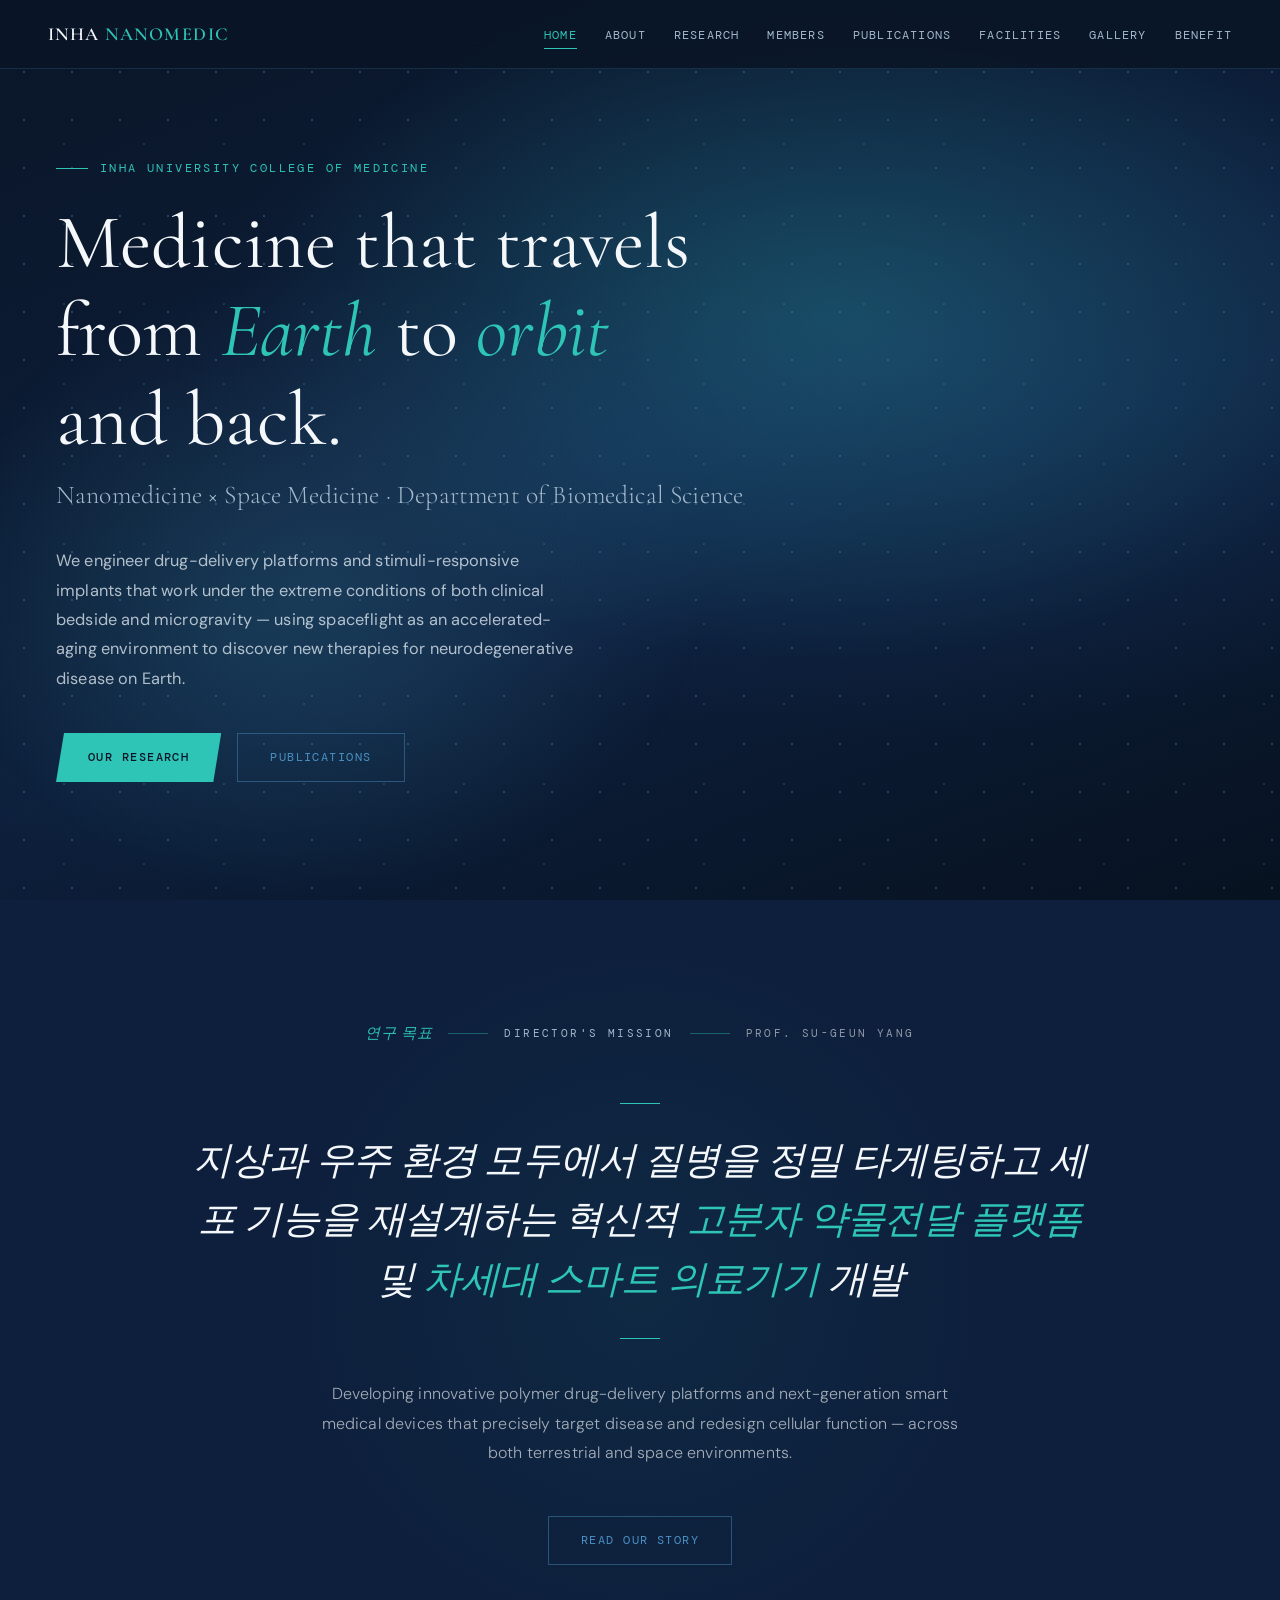
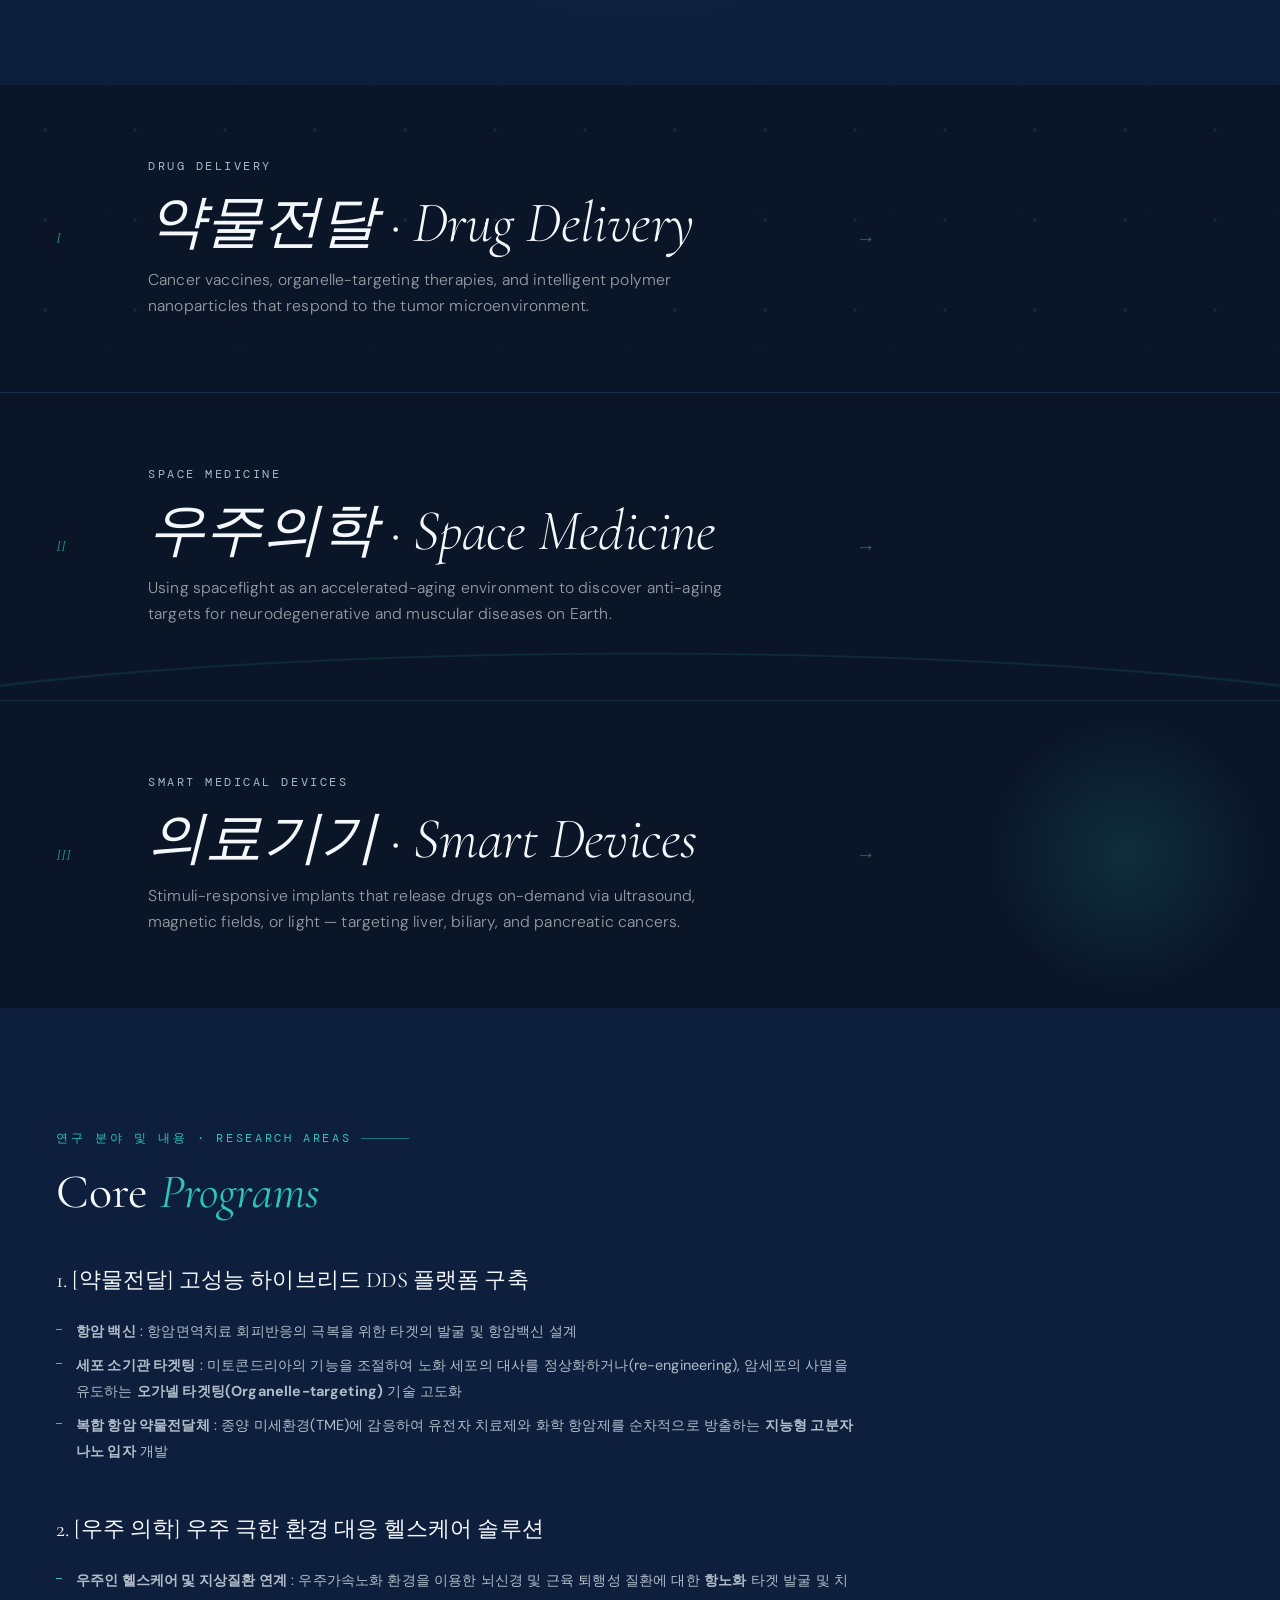
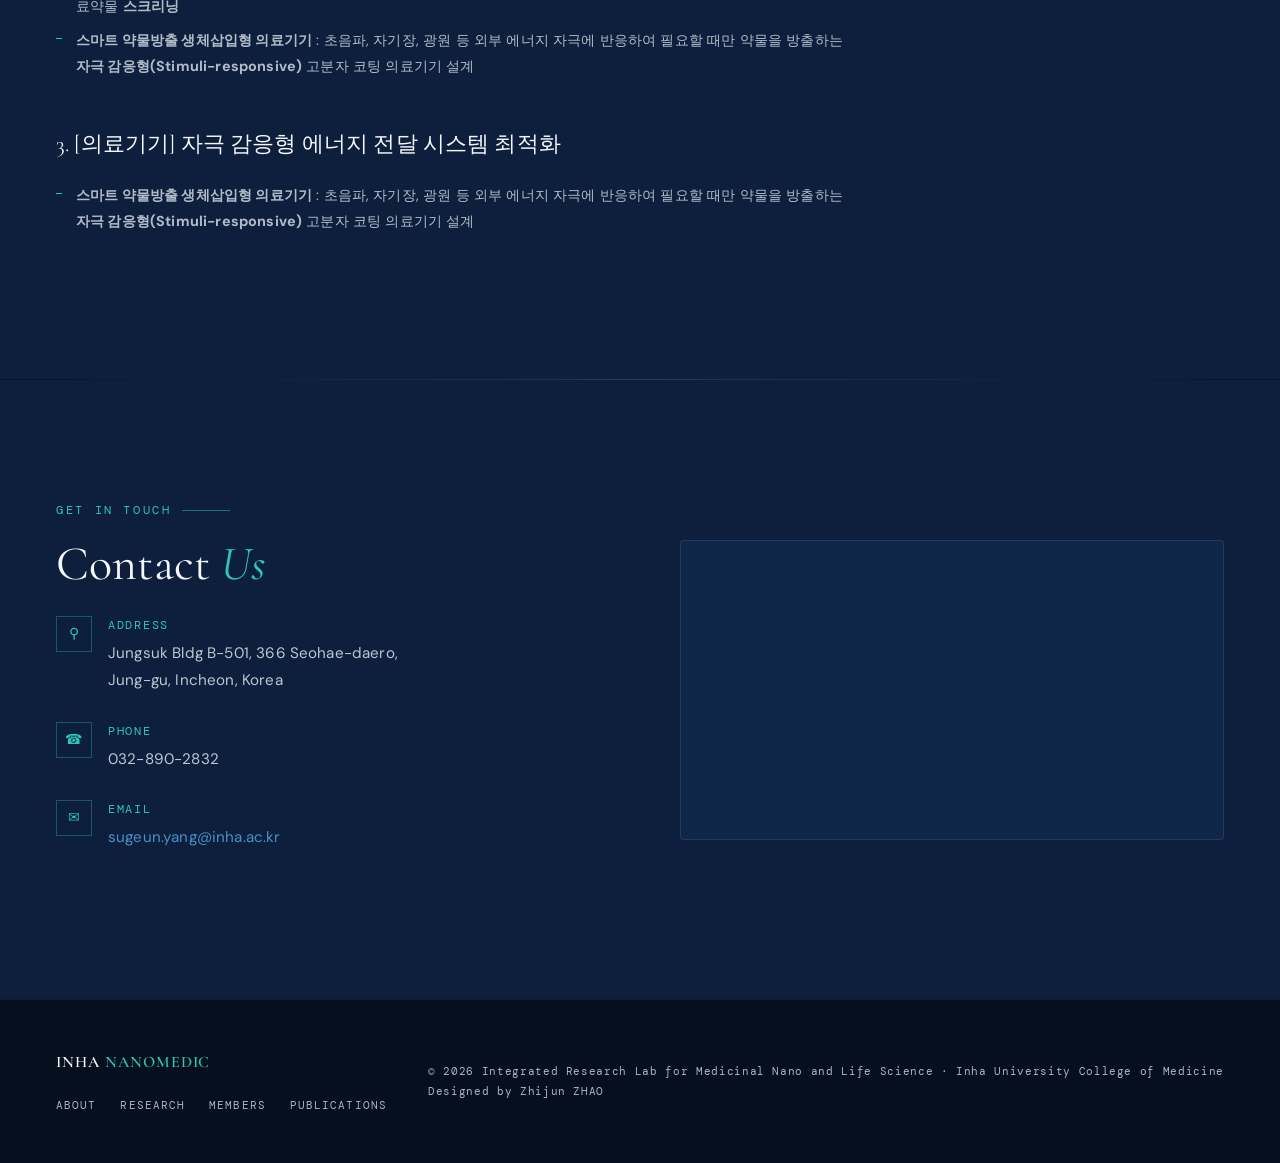
==== index.html @ 470f52c1 "Initial preview with v3 design experiments - Hero rewritten to lead with space medicine - Stats bar " ====
<!DOCTYPE html>
<html lang="en">
<head>
  <meta charset="UTF-8">
  <link rel="icon" type="image/svg+xml" href="favicon.svg">
  <meta name="viewport" content="width=device-width, initial-scale=1.0">
  <title>INHA NANOMEDIC — Integrated Research Lab for Medicinal Nano and Life Science</title>
  <meta name="description" content="Inha University College of Medicine — Integrated Research Lab for Medicinal Nano and Life Science. Pioneering drug synthesis, medical device design, and biomaterial development.">
  <link rel="preconnect" href="https://fonts.googleapis.com">
  <link rel="preconnect" href="https://fonts.gstatic.com" crossorigin>
  <link href="https://fonts.googleapis.com/css2?family=Cormorant+Garamond:ital,wght@0,300;0,400;0,600;1,300;1,400;1,600&family=DM+Mono:wght@400;500&family=DM+Sans:wght@300;400;500&display=swap" rel="stylesheet">
  <link rel="stylesheet" href="css/style.css">
</head>
<body>

  <!-- ════════════════════════════════════════════════════════
       NAVIGATION
       ════════════════════════════════════════════════════════ -->
  <nav>
    <a class="nav-logo" href="index.html">INHA <span>NANOMEDIC</span></a>
    <button class="nav-toggle" aria-label="Menu"><span></span><span></span><span></span></button>
    <ul class="nav-links">
      <li><a href="index.html" class="active">Home</a></li>
      <li><a href="about.html">About</a></li>
      <li><a href="research.html">Research</a></li>
      <li><a href="member.html">Members</a></li>
      <li><a href="publication-patent.html">Publications</a></li>
      <li><a href="lab-facilities.html">Facilities</a></li>
      <li><a href="lab-activities.html">Gallery</a></li>
      <li><a href="benefit.html">Benefit</a></li>
      <!-- <li><a href="news-notice.html">News</a></li> -->
    </ul>
  </nav>

  <!-- ════════════════════════════════════════════════════════
       HERO
       ════════════════════════════════════════════════════════ -->
  <section class="hero">
    <div class="hero-bg"></div>
    <div class="hero-dots"></div>
    <div class="hero-content">
      <div class="hero-tag fade-in">Inha University College of Medicine</div>
      <h1 class="fade-in">Medicine that travels<br>from <em>Earth</em> to <em>orbit</em><br>and back.</h1>
      <h2 class="fade-in">Nanomedicine &times; Space Medicine &middot; Department of Biomedical Science</h2>
      <p class="fade-in">We engineer drug-delivery platforms and stimuli-responsive implants that work under the extreme conditions of both clinical bedside and microgravity &mdash; using spaceflight as an accelerated-aging environment to discover new therapies for neurodegenerative disease on Earth.</p>
      <div class="hero-ctas fade-in">
        <a href="research.html" class="btn-primary">Our Research</a>
        <a href="publication-patent.html" class="btn-outline">Publications</a>
      </div>
    </div>
  </section>

  <!-- ════════════════════════════════════════════════════════
       연구 목표 · DIRECTOR'S MANIFESTO
       ════════════════════════════════════════════════════════ -->
  <section class="manifesto">
    <div class="manifesto-inner fade-in">

      <div class="manifesto-meta">
        <span class="meta-ko">연구 목표</span>
        <span class="meta-rule"></span>
        <span class="meta-en">Director's Mission</span>
        <span class="meta-rule"></span>
        <span class="meta-author">Prof. Su-Geun Yang</span>
      </div>

      <blockquote class="manifesto-text" lang="ko">
        지상과 우주 환경 모두에서 질병을 정밀 타게팅하고 세포 기능을 재설계하는 혁신적 <strong>고분자 약물전달 플랫폼</strong> 및 <strong>차세대 스마트 의료기기</strong> 개발
      </blockquote>

      <div class="manifesto-translation">
        Developing innovative polymer drug-delivery platforms and next-generation smart medical devices that precisely target disease and redesign cellular function &mdash; across both terrestrial and space environments.
      </div>

      <a href="about.html" class="btn-outline manifesto-cta">Read Our Story</a>
    </div>
  </section>

  <!-- ════════════════════════════════════════════════════════
       RESEARCH PILLAR BANDS — signature visual
       ════════════════════════════════════════════════════════ -->
  <section class="pillar-bands">

    <a href="research.html#drug-delivery" class="pillar-band">
      <span class="pillar-band-motion pillar-band-motion--particles"></span>
      <span class="pillar-band-num">I</span>
      <div class="pillar-band-title">
        <div class="pillar-band-en">Drug Delivery</div>
        <div class="pillar-band-ko">약물전달 &middot; <em>Drug&nbsp;Delivery</em></div>
        <div class="pillar-band-desc">Cancer vaccines, organelle-targeting therapies, and intelligent polymer nanoparticles that respond to the tumor microenvironment.</div>
      </div>
      <span class="pillar-band-arrow">&rarr;</span>
    </a>

    <a href="research.html#space-medicine" class="pillar-band">
      <span class="pillar-band-motion pillar-band-motion--orbit"></span>
      <span class="pillar-band-num">II</span>
      <div class="pillar-band-title">
        <div class="pillar-band-en">Space Medicine</div>
        <div class="pillar-band-ko">우주의학 &middot; <em>Space&nbsp;Medicine</em></div>
        <div class="pillar-band-desc">Using spaceflight as an accelerated-aging environment to discover anti-aging targets for neurodegenerative and muscular diseases on Earth.</div>
      </div>
      <span class="pillar-band-arrow">&rarr;</span>
    </a>

    <a href="research.html#smart-devices" class="pillar-band">
      <span class="pillar-band-motion pillar-band-motion--pulse"></span>
      <span class="pillar-band-num">III</span>
      <div class="pillar-band-title">
        <div class="pillar-band-en">Smart Medical Devices</div>
        <div class="pillar-band-ko">의료기기 &middot; <em>Smart&nbsp;Devices</em></div>
        <div class="pillar-band-desc">Stimuli-responsive implants that release drugs on-demand via ultrasound, magnetic fields, or light &mdash; targeting liver, biliary, and pancreatic cancers.</div>
      </div>
      <span class="pillar-band-arrow">&rarr;</span>
    </a>

  </section>

  <!-- ════════════════════════════════════════════════════════
       연구 분야 및 내용 · RESEARCH AREAS (detailed)
       ════════════════════════════════════════════════════════ -->
  <section style="background: var(--deep);">
    <div class="section-label fade-in">연구 분야 및 내용 · Research Areas</div>
    <h2 class="section-title fade-in">Core <em>Programs</em></h2>

    <div class="content-block fade-in">
      <h3>1. [약물전달] 고성능 하이브리드 DDS 플랫폼 구축</h3>
      <ul>
        <li><strong>항암 백신</strong> : 항암면역치료 회피반응의 극복을 위한 타겟의 발굴 및 항암백신 설계</li>
        <li><strong>세포 소기관 타겟팅</strong> : 미토콘드리아의 기능을 조절하여 노화 세포의 대사를 정상화하거나(re-engineering), 암세포의 사멸을 유도하는 <strong>오가넬 타겟팅(Organelle-targeting)</strong> 기술 고도화</li>
        <li><strong>복합 항암 약물전달체</strong> : 종양 미세환경(TME)에 감응하여 유전자 치료제와 화학 항암제를 순차적으로 방출하는 <strong>지능형 고분자 나노 입자</strong> 개발</li>
      </ul>
    </div>

    <div class="content-block fade-in">
      <h3>2. [우주 의학] 우주 극한 환경 대응 헬스케어 솔루션</h3>
      <ul>
        <li><strong>우주인 헬스케어 및 지상질환 연계</strong> : 우주가속노화 환경을 이용한 뇌신경 및 근육 퇴행성 질환에 대한 <strong>항노화</strong> 타겟 발굴 및 치료약물 <strong>스크리닝</strong></li>
        <li><strong>스마트 약물방출 생체삽입형 의료기기</strong> : 초음파, 자기장, 광원 등 외부 에너지 자극에 반응하여 필요할 때만 약물을 방출하는 <strong>자극 감응형(Stimuli-responsive)</strong> 고분자 코팅 의료기기 설계</li>
      </ul>
    </div>

    <div class="content-block fade-in">
      <h3>3. [의료기기] 자극 감응형 에너지 전달 시스템 최적화</h3>
      <ul>
        <li><strong>스마트 약물방출 생체삽입형 의료기기</strong> : 초음파, 자기장, 광원 등 외부 에너지 자극에 반응하여 필요할 때만 약물을 방출하는 <strong>자극 감응형(Stimuli-responsive)</strong> 고분자 코팅 의료기기 설계</li>
      </ul>
    </div>
  </section>

  <div class="divider"></div>

  <!-- ════════════════════════════════════════════════════════
       CONTACT
       ════════════════════════════════════════════════════════ -->
  <section class="contact">
    <div>
      <div class="section-label fade-in">Get in Touch</div>
      <h2 class="section-title fade-in">Contact <em>Us</em></h2>

      <div class="contact-item fade-in">
        <div class="contact-icon">&#9906;</div>
        <div>
          <div class="contact-label">Address</div>
          <div class="contact-val">Jungsuk Bldg B-501, 366 Seohae-daero,<br>Jung-gu, Incheon, Korea</div>
        </div>
      </div>

      <div class="contact-item fade-in">
        <div class="contact-icon">&#9742;</div>
        <div>
          <div class="contact-label">Phone</div>
          <div class="contact-val">032-890-2832</div>
        </div>
      </div>

      <div class="contact-item fade-in">
        <div class="contact-icon">&#9993;</div>
        <div>
          <div class="contact-label">Email</div>
          <div class="contact-val"><a href="mailto:sugeun.yang@inha.ac.kr" style="color: var(--accent);">sugeun.yang@inha.ac.kr</a></div>
        </div>
      </div>
    </div>

    <div class="fade-in">
      <div class="map-embed">
        <iframe
          src="https://www.google.com/maps?q=%EC%9D%B8%EC%B2%9C%EA%B4%91%EC%97%AD%EC%8B%9C+%EC%A4%91%EA%B5%AC+%EC%84%9C%ED%95%B4%EB%8C%80%EB%A1%9C+366+%EC%A0%95%EC%84%9D%EB%B9%8C%EB%94%A9&output=embed"
          allowfullscreen=""
          loading="lazy"
          referrerpolicy="no-referrer-when-downgrade"
          title="Inha University College of Medicine location">
        </iframe>
      </div>
    </div>
  </section>

  <!-- ════════════════════════════════════════════════════════
       FOOTER
       ════════════════════════════════════════════════════════ -->
  <footer>
    <div class="footer-inner">
      <div>
        <div class="footer-logo">INHA <span>NANOMEDIC</span></div>
        <div class="footer-links">
          <a href="about.html">About</a>
          <a href="research.html">Research</a>
          <a href="member.html">Members</a>
          <a href="publication-patent.html">Publications</a>
        </div>
      </div>
      <div class="footer-copy">&copy; 2026 Integrated Research Lab for Medicinal Nano and Life Science &middot; Inha University College of Medicine<br>Designed by Zhijun ZHAO</div>
    </div>
  </footer>

  <script src="js/main.js"></script>
</body>
</html>
---- css/style.css ----
/* ═══════════════════════════════════════════════════════
   INHA NANOMEDIC LAB — Global Stylesheet
   Design: Dark navy + teal accent, editorial typography
   v2.0 — Readability & design improvements
   ═══════════════════════════════════════════════════════ */

/* ── VARIABLES ── */
:root {
  --navy: #0a1628;
  --deep: #0d1f3c;
  --blue: #1a3a6b;
  --accent: #4a90c4;
  --teal: #2ec4b6;
  --teal-dark: #22a89c;
  --gold: #c9a84c;
  --light: #e8f0f7;
  --muted: #a3b8cc;
  --white: #f5f8fb;
  --border: rgba(74,144,196,0.20);
  --border-light: rgba(74,144,196,0.1);
  --card-bg: rgba(74,144,196,0.04);
  --card-hover: rgba(74,144,196,0.09);
  --text-primary: #f5f8fb;
  --text-secondary: rgba(232,240,247,0.75);
  --text-dim: rgba(232,240,247,0.65);
  --nav-height: 62px;
}

/* ── RESET ── */
*, *::before, *::after { margin: 0; padding: 0; box-sizing: border-box; }
html { scroll-behavior: smooth; }

body {
  font-family: 'DM Sans', sans-serif;
  background: var(--navy);
  color: var(--white);
  overflow-x: hidden;
  line-height: 1.75;
  letter-spacing: 0.01em;
}

a { color: inherit; text-decoration: none; }
img { max-width: 100%; display: block; }
ul, ol { list-style: none; }

/* ── SCROLLBAR ── */
::-webkit-scrollbar { width: 8px; }
::-webkit-scrollbar-track { background: var(--navy); }
::-webkit-scrollbar-thumb { background: var(--blue); border-radius: 4px; }
::-webkit-scrollbar-thumb:hover { background: var(--accent); }

/* ── NAVIGATION ── */
nav {
  position: fixed; top: 0; left: 0; right: 0; z-index: 1000;
  display: flex; align-items: center; justify-content: space-between;
  padding: 18px 48px;
  background: rgba(10,22,40,0.92);
  backdrop-filter: blur(16px);
  -webkit-backdrop-filter: blur(16px);
  border-bottom: 1px solid var(--border);
  transition: padding 0.3s, background 0.3s;
}
nav.scrolled {
  padding: 12px 48px;
  background: rgba(10,22,40,0.97);
}

.nav-logo {
  font-family: 'Cormorant Garamond', serif;
  font-size: 1.15rem; font-weight: 600; letter-spacing: 0.08em;
  color: var(--white);
  text-decoration: none;
}
.nav-logo span { color: var(--teal); }

.nav-links { display: flex; gap: 28px; list-style: none; }
.nav-links a {
  font-family: 'DM Mono', monospace;
  font-size: 0.75rem; letter-spacing: 0.1em; text-transform: uppercase;
  color: var(--muted); text-decoration: none;
  transition: color 0.2s;
  position: relative;
  padding: 4px 0;
}
.nav-links a:hover,
.nav-links a.active { color: var(--teal); }
.nav-links a.active::after {
  content: ''; position: absolute; bottom: -2px; left: 0; right: 0;
  height: 1px; background: var(--teal);
}

/* Hamburger */
.nav-toggle {
  display: none; cursor: pointer; background: none; border: none;
  flex-direction: column; gap: 5px; padding: 4px;
}
.nav-toggle span {
  display: block; width: 22px; height: 1.5px;
  background: var(--white); transition: all 0.3s;
}
.nav-toggle.open span:nth-child(1) { transform: rotate(45deg) translate(4px, 4px); }
.nav-toggle.open span:nth-child(2) { opacity: 0; }
.nav-toggle.open span:nth-child(3) { transform: rotate(-45deg) translate(4px, -4px); }

/* ── PAGE HERO (inner pages) ── */
.page-hero {
  padding: 160px 56px 96px;
  position: relative; overflow: hidden;
  background: var(--navy);
}
.page-hero-bg {
  position: absolute; inset: 0; z-index: 0;
  background:
    radial-gradient(ellipse 80% 60% at 70% 40%, rgba(26,58,107,0.45) 0%, transparent 70%),
    radial-gradient(ellipse 50% 50% at 20% 70%, rgba(46,196,182,0.06) 0%, transparent 60%),
    linear-gradient(160deg, #0a1628 0%, #0d1f3c 60%, #071220 100%);
}
.page-hero-bg::after {
  content: '';
  position: absolute; inset: 0;
  background:
    radial-gradient(ellipse 65% 55% at 60% 40%, rgba(46,196,182,0.18) 0%, transparent 60%),
    radial-gradient(ellipse 50% 55% at 30% 60%, rgba(74,144,196,0.15) 0%, transparent 50%);
  animation: nebulaShift 25s ease-in-out infinite alternate;
  will-change: opacity, transform;
}
.page-hero-dots {
  position: absolute; inset: 0; z-index: 1;
  background-image:
    radial-gradient(circle, rgba(74,144,196,0.25) 1px, transparent 1px),
    radial-gradient(circle, rgba(46,196,182,0.12) 1px, transparent 1px);
  background-size: 48px 48px, 80px 80px;
  background-position: 0 0, 24px 24px;
  animation: drift 25s linear infinite;
  will-change: background-position;
}
@keyframes drift { to { background-position: 48px 48px, 72px 72px; } }

.page-hero-content { position: relative; z-index: 2; max-width: 800px; }
.page-hero .hero-tag {
  font-family: 'DM Mono', monospace;
  font-size: 0.75rem; letter-spacing: 0.2em; text-transform: uppercase;
  color: var(--teal); margin-bottom: 16px;
  display: flex; align-items: center; gap: 12px;
}
.page-hero .hero-tag::before {
  content: ''; display: block; width: 32px; height: 1px; background: var(--teal);
}
.page-hero h1 {
  font-family: 'Cormorant Garamond', serif;
  font-size: clamp(2.4rem, 5vw, 3.8rem);
  font-weight: 400; line-height: 1.15;
  margin-bottom: 16px;
}
.page-hero h1 em { font-style: italic; color: var(--teal); }
.page-hero p {
  font-size: 1.02rem; line-height: 1.8;
  color: var(--text-secondary); max-width: 600px;
}

/* ── FULL HERO (home page) ── */
.hero {
  min-height: 100vh;
  display: flex; align-items: center;
  position: relative; overflow: hidden;
  padding: 120px 56px 80px;
}
.hero-bg {
  position: absolute; inset: 0; z-index: 0;
  background:
    radial-gradient(ellipse 80% 60% at 70% 40%, rgba(26,58,107,0.55) 0%, transparent 70%),
    radial-gradient(ellipse 50% 50% at 20% 70%, rgba(46,196,182,0.08) 0%, transparent 60%),
    linear-gradient(160deg, #0a1628 0%, #0d1f3c 60%, #071220 100%);
}
/* Nebula glow — slow teal/blue color wash */
.hero-bg::after {
  content: '';
  position: absolute; inset: 0;
  background:
    radial-gradient(ellipse 70% 60% at 65% 35%, rgba(46,196,182,0.22) 0%, transparent 65%),
    radial-gradient(ellipse 55% 65% at 25% 65%, rgba(74,144,196,0.18) 0%, transparent 55%),
    radial-gradient(ellipse 40% 40% at 50% 50%, rgba(26,58,107,0.25) 0%, transparent 50%);
  animation: nebulaShift 25s ease-in-out infinite alternate;
  will-change: opacity, transform;
}
@keyframes nebulaShift {
  0% { opacity: 0.6; transform: scale(1) translate(0, 0); }
  33% { opacity: 1; transform: scale(1.08) translate(2%, -1%); }
  66% { opacity: 0.75; transform: scale(0.95) translate(-2%, 1%); }
  100% { opacity: 1; transform: scale(1.05) translate(1%, 2%); }
}
.hero-dots {
  position: absolute; inset: 0; z-index: 1;
  background-image:
    radial-gradient(circle, rgba(74,144,196,0.35) 1px, transparent 1px),
    radial-gradient(circle, rgba(46,196,182,0.2) 1px, transparent 1px);
  background-size: 48px 48px, 80px 80px;
  background-position: 0 0, 24px 24px;
  animation: drift 20s linear infinite;
  will-change: background-position;
}
.hero-content { position: relative; z-index: 2; max-width: 700px; }
.hero-tag {
  font-family: 'DM Mono', monospace;
  font-size: 0.75rem; letter-spacing: 0.2em; text-transform: uppercase;
  color: var(--teal); margin-bottom: 20px;
  display: flex; align-items: center; gap: 12px;
}
.hero-tag::before {
  content: ''; display: block; width: 32px; height: 1px; background: var(--teal);
}
.hero h1 {
  font-family: 'Cormorant Garamond', serif;
  font-size: clamp(2.8rem, 6vw, 4.8rem);
  font-weight: 400; line-height: 1.15;
  margin-bottom: 12px;
}
.hero h1 em { font-style: italic; color: var(--teal); }
.hero h2 {
  font-family: 'Cormorant Garamond', serif;
  font-size: clamp(1.1rem, 2.5vw, 1.6rem);
  font-weight: 300; color: var(--muted);
  margin-bottom: 32px; line-height: 1.5;
}
.hero p {
  font-size: 1.02rem; line-height: 1.8;
  color: var(--text-secondary); max-width: 520px; margin-bottom: 40px;
}
.hero-ctas { display: flex; gap: 16px; flex-wrap: wrap; }

/* ── STATS BAR ── */
.stats-bar {
  display: grid; grid-template-columns: repeat(3, 1fr);
  background: var(--deep); border-top: 1px solid var(--border);
  border-bottom: 1px solid var(--border);
}
.stat-item {
  padding: 32px 48px; text-align: center;
  border-right: 1px solid var(--border);
}
.stat-item:last-child { border-right: none; }
.stat-number {
  font-family: 'Cormorant Garamond', serif;
  font-size: 2.8rem; font-weight: 300; color: var(--teal);
  line-height: 1; margin-bottom: 6px;
}
.stat-label {
  font-family: 'DM Mono', monospace; font-size: 0.72rem;
  letter-spacing: 0.15em; text-transform: uppercase; color: var(--muted);
}

/* ── BUTTONS ── */
.btn-primary {
  padding: 14px 32px;
  background: var(--teal); color: var(--navy);
  font-family: 'DM Mono', monospace; font-size: 0.75rem;
  letter-spacing: 0.12em; text-transform: uppercase;
  border: none; cursor: pointer; text-decoration: none;
  display: inline-block; font-weight: 500;
  clip-path: polygon(8px 0%, 100% 0%, calc(100% - 8px) 100%, 0% 100%);
  transition: background 0.2s, transform 0.15s;
}
.btn-primary:hover { background: var(--teal-dark); transform: translateY(-2px); }
.btn-primary:focus-visible { outline: 2px solid var(--teal); outline-offset: 4px; }

.btn-outline {
  padding: 13px 32px;
  background: transparent; color: var(--accent);
  font-family: 'DM Mono', monospace; font-size: 0.75rem;
  letter-spacing: 0.12em; text-transform: uppercase;
  border: 1px solid rgba(74,144,196,0.45); cursor: pointer;
  text-decoration: none; display: inline-block;
  transition: border-color 0.2s, color 0.2s;
}
.btn-outline:hover { border-color: var(--accent); color: var(--white); }
.btn-outline:focus-visible { outline: 2px solid var(--accent); outline-offset: 4px; }

.btn-small {
  padding: 8px 20px;
  font-size: 0.68rem;
}

/* ── SECTION BASE ── */
section { padding: 120px 56px; }
.section-label {
  font-family: 'DM Mono', monospace;
  font-size: 0.75rem; letter-spacing: 0.22em; text-transform: uppercase;
  color: var(--teal); margin-bottom: 16px;
  display: flex; align-items: center; gap: 10px;
}
.section-label::after {
  content: ''; flex: 0 0 48px; height: 1px; background: var(--teal); opacity: 0.5;
}
.section-title {
  font-family: 'Cormorant Garamond', serif;
  font-size: clamp(2rem, 4vw, 3rem); font-weight: 400;
  line-height: 1.15; margin-bottom: 24px;
}
.section-title em { font-style: italic; color: var(--teal); }
.section-subtitle {
  font-size: 1.02rem; color: var(--text-secondary);
  max-width: 640px; line-height: 1.8; margin-bottom: 48px;
}

/* ── DIVIDER ── */
.divider {
  height: 1px;
  background: linear-gradient(90deg, transparent, rgba(74,144,196,0.3), transparent);
  margin: 0 56px;
}

/* ══════════════════════════════════════════════════
   DIRECTOR'S MANIFESTO — bilingual pull-quote
   ══════════════════════════════════════════════════ */
.manifesto {
  background: var(--deep);
  padding: 120px 56px;
  position: relative;
  overflow: hidden;
}
.manifesto::before {
  content: '';
  position: absolute;
  top: 50%; left: 50%;
  width: 820px; height: 820px;
  transform: translate(-50%, -50%);
  background: radial-gradient(circle at center,
    rgba(46,196,182,0.06) 0%,
    transparent 60%);
  pointer-events: none;
  z-index: 0;
}
.manifesto-inner {
  max-width: 900px;
  margin: 0 auto;
  position: relative;
  z-index: 1;
  text-align: center;
}
.manifesto-meta {
  display: flex;
  align-items: center;
  justify-content: center;
  gap: 16px;
  margin-bottom: 56px;
  flex-wrap: wrap;
  font-family: 'DM Mono', monospace;
  font-size: 0.68rem;
  letter-spacing: 0.22em;
  text-transform: uppercase;
  color: var(--muted);
}
.manifesto-meta .meta-ko {
  color: var(--teal);
  font-family: 'Cormorant Garamond', serif;
  font-size: 0.95rem;
  letter-spacing: 0.04em;
  text-transform: none;
  font-style: italic;
}
.manifesto-meta .meta-author {
  color: rgba(255,255,255,0.55);
}
.manifesto-meta .meta-rule {
  flex: 0 0 40px;
  height: 1px;
  background: rgba(46,196,182,0.4);
}
.manifesto-text {
  font-family: 'Cormorant Garamond', serif;
  font-size: clamp(1.5rem, 3.2vw, 2.4rem);
  font-weight: 300;
  font-style: italic;
  line-height: 1.55;
  color: var(--white);
  margin: 0 0 40px;
  padding: 0;
  position: relative;
  letter-spacing: -0.005em;
}
.manifesto-text::before,
.manifesto-text::after {
  content: '';
  display: block;
  width: 40px;
  height: 1px;
  background: var(--teal);
  margin: 0 auto 28px;
}
.manifesto-text::after {
  margin: 28px auto 0;
}
.manifesto-text strong {
  font-weight: 400;
  color: var(--teal);
  font-style: italic;
}
.manifesto-translation {
  font-family: 'DM Sans', sans-serif;
  font-size: 1rem;
  line-height: 1.85;
  color: rgba(255,255,255,0.62);
  max-width: 640px;
  margin: 0 auto 48px;
  font-weight: 300;
}
.manifesto-cta {
  display: inline-block;
}

/* ══════════════════════════════════════════════════
   RESEARCH PILLAR BANDS — signature design element
   ══════════════════════════════════════════════════ */
.pillar-bands {
  background: var(--navy);
  padding: 0;
  display: flex;
  flex-direction: column;
}
.pillar-band {
  position: relative;
  display: flex;
  align-items: center;
  padding: 72px 56px;
  min-height: 240px;
  overflow: hidden;
  transition: background 0.5s ease;
  text-decoration: none;
  color: inherit;
  border-bottom: 1px solid var(--border);
}
.pillar-band:last-child { border-bottom: none; }
.pillar-band:hover { background: rgba(46,196,182,0.03); }
.pillar-band-num {
  font-family: 'Cormorant Garamond', serif;
  font-size: 1rem;
  font-style: italic;
  color: var(--teal);
  min-width: 44px;
  flex: 0 0 auto;
  opacity: 0.7;
  position: relative;
  z-index: 2;
}
.pillar-band-title {
  flex: 1;
  padding: 0 48px;
  max-width: 760px;
  position: relative;
  z-index: 2;
}
.pillar-band-ko {
  font-family: 'Cormorant Garamond', serif;
  font-size: clamp(2rem, 4.5vw, 3.6rem);
  font-style: italic;
  font-weight: 300;
  color: var(--white);
  line-height: 1;
  margin-bottom: 14px;
  letter-spacing: -0.01em;
  transition: color 0.4s ease, transform 0.4s ease;
}
.pillar-band:hover .pillar-band-ko {
  color: var(--teal);
  transform: translateX(6px);
}
.pillar-band-en {
  font-family: 'DM Mono', monospace;
  font-size: 0.72rem;
  letter-spacing: 0.22em;
  text-transform: uppercase;
  color: var(--muted);
  margin-bottom: 18px;
}
.pillar-band-desc {
  font-family: 'DM Sans', sans-serif;
  font-size: 0.98rem;
  line-height: 1.7;
  color: rgba(255,255,255,0.58);
  max-width: 580px;
  font-weight: 300;
  transition: color 0.4s ease;
}
.pillar-band:hover .pillar-band-desc {
  color: rgba(255,255,255,0.85);
}
.pillar-band-motion {
  position: absolute;
  inset: 0;
  z-index: 0;
  opacity: 0.35;
  pointer-events: none;
  transition: opacity 0.5s ease;
}
.pillar-band:hover .pillar-band-motion { opacity: 0.7; }

/* Band 1 — Drug Delivery: drifting particles */
.pillar-band-motion--particles {
  background-image:
    radial-gradient(circle, rgba(46,196,182,0.3) 1.5px, transparent 2px),
    radial-gradient(circle, rgba(74,144,196,0.2) 1px, transparent 1.5px);
  background-size: 90px 90px, 130px 130px;
  background-position: 0 0, 45px 65px;
  animation: particleDrift 30s linear infinite;
}
@keyframes particleDrift {
  to { background-position: 90px 90px, 175px 195px; }
}

/* Band 2 — Space Medicine: orbital arc */
.pillar-band-motion--orbit {
  background-image:
    radial-gradient(ellipse 140% 70% at 50% 120%, transparent 49.5%, rgba(46,196,182,0.35) 50%, rgba(46,196,182,0.35) 50.25%, transparent 50.8%),
    radial-gradient(ellipse 110% 55% at 50% 135%, transparent 49.6%, rgba(74,144,196,0.22) 50%, rgba(74,144,196,0.22) 50.2%, transparent 50.6%);
  animation: orbitPulse 10s ease-in-out infinite;
}
@keyframes orbitPulse {
  0%, 100% { opacity: 0.5; }
  50% { opacity: 0.9; }
}

/* Band 3 — Smart Devices: pulsing beat */
.pillar-band-motion--pulse {
  background-image: radial-gradient(circle at 88% 50%, rgba(46,196,182,0.4) 0%, transparent 12%);
  animation: devicePulse 2.2s ease-in-out infinite;
}
@keyframes devicePulse {
  0%, 65%, 100% { opacity: 0.3; }
  15% { opacity: 0.95; }
  30% { opacity: 0.6; }
}

.pillar-band-arrow {
  font-family: 'DM Mono', monospace;
  font-size: 1.2rem;
  color: var(--teal);
  flex: 0 0 auto;
  transition: transform 0.4s ease, opacity 0.4s ease;
  opacity: 0.5;
  position: relative;
  z-index: 2;
}
.pillar-band:hover .pillar-band-arrow {
  transform: translateX(10px);
  opacity: 1;
}

/* ── INTRO SECTION ── */
.intro { background: var(--deep); }
.intro-grid {
  display: grid; grid-template-columns: 1fr 1fr; gap: 72px;
  align-items: start; margin-top: 56px;
  max-width: 1200px;
}
.intro-text p {
  font-size: 1.02rem; line-height: 1.9;
  color: var(--text-secondary); margin-bottom: 20px;
}
.intro-pillars { display: flex; flex-direction: column; gap: 20px; }
.pillar {
  padding: 28px 32px;
  border: 1px solid rgba(74,144,196,0.2);
  border-left: 3px solid var(--teal);
  background: var(--card-bg);
  border-radius: 4px;
}
.pillar-title {
  font-family: 'DM Mono', monospace; font-size: 0.75rem;
  letter-spacing: 0.15em; text-transform: uppercase;
  color: var(--teal); margin-bottom: 8px;
}
.pillar p { font-size: 0.95rem; color: var(--muted); line-height: 1.7; }

/* ── RESEARCH CARDS — full-width stacked, landscape ── */
.research { background: var(--navy); }
.research-grid {
  display: grid; grid-template-columns: 1fr; gap: 48px;
  margin-top: 56px;
  max-width: 1200px;
}
.research-card {
  background: var(--deep);
  padding: 0;
  position: relative; overflow: hidden;
  cursor: default;
  border: 1px solid var(--border);
  border-radius: 4px;
  display: flex;
  flex-direction: column;
}

/* Card number — inline above title */
.card-num {
  font-family: 'Cormorant Garamond', serif; font-size: 3.2rem;
  font-weight: 300; color: rgba(46,196,182,0.25);
  line-height: 1; margin: 0 0 16px;
  padding: 36px 36px 0;
}

/* Research image — at bottom of card, white container */
.card-img {
  width: 100%;
  display: block;
  border-radius: 0 0 4px 4px;
  background: #ffffff;
  padding: 16px;
  margin-top: auto;
}

/* Card text content gets padding */
.card-title,
.card-desc,
.card-tags {
  padding-left: 36px;
  padding-right: 36px;
}
.card-tags { padding-bottom: 28px; }
.card-title {
  font-family: 'Cormorant Garamond', serif; font-size: 1.35rem;
  font-weight: 400; margin-bottom: 12px; line-height: 1.3;
}
.card-desc { font-size: 0.92rem; line-height: 1.75; color: var(--muted); }
.card-tags { display: flex; flex-wrap: wrap; gap: 6px; margin-top: 16px; }
.tag {
  font-family: 'DM Mono', monospace; font-size: 0.68rem;
  letter-spacing: 0.1em; text-transform: uppercase;
  padding: 3px 10px; border: 1px solid rgba(46,196,182,0.3);
  color: var(--teal);
}

/* ── PUBLICATIONS ── */
.publications { background: var(--deep); }
.pub-list { margin-top: 56px; display: flex; flex-direction: column; max-width: 1000px; }
.pub-item {
  display: grid; grid-template-columns: 72px 1fr 180px;
  align-items: center; gap: 28px;
  padding: 24px 8px;
  border-bottom: 1px solid var(--border-light);
}
.pub-year {
  font-family: 'DM Mono', monospace; font-size: 0.78rem;
  color: var(--teal); letter-spacing: 0.08em;
}
.pub-title {
  font-size: 0.95rem; line-height: 1.6;
  color: var(--text-primary);
}
.pub-journal {
  font-family: 'DM Mono', monospace; font-size: 0.74rem;
  color: var(--muted); text-align: right; letter-spacing: 0.05em;
}
.pub-more { margin-top: 32px; text-align: center; }

/* Publication category tabs */
.pub-tabs {
  display: flex; gap: 0; margin-top: 40px; margin-bottom: 0;
  border-bottom: 1px solid var(--border);
}
.pub-tab {
  font-family: 'DM Mono', monospace; font-size: 0.75rem;
  letter-spacing: 0.1em; text-transform: uppercase;
  padding: 14px 28px; color: var(--muted);
  cursor: pointer; border: none; background: none;
  border-bottom: 2px solid transparent;
  transition: color 0.2s, border-color 0.2s;
}
.pub-tab:hover { color: var(--white); }
.pub-tab.active {
  color: var(--teal);
  border-bottom-color: var(--teal);
}
.pub-section { display: none; }
.pub-section.active { display: block; }

/* ── MEMBERS ── */
.members { background: var(--navy); }
.members-grid {
  display: grid; grid-template-columns: repeat(4, 1fr); gap: 28px;
  margin-top: 56px;
  max-width: 1200px;
}
.member-card {
  background: var(--deep); padding: 36px 28px; text-align: center;
  border: 1px solid var(--border-light);
  border-radius: 4px;
}

.member-photo {
  width: 100px; height: 100px; border-radius: 50%;
  margin: 0 auto 20px;
  object-fit: cover;
  border: 2px solid rgba(46,196,182,0.3);
  transition: border-color 0.3s, transform 0.2s;
}
.member-card:hover .member-photo {
  border-color: var(--teal);
  transform: scale(1.03);
}
/* member-avatar removed — unused */
.member-name {
  font-family: 'Cormorant Garamond', serif; font-size: 1.25rem;
  margin-bottom: 4px;
}
.member-name-kr {
  font-size: 0.82rem; color: var(--muted); margin-bottom: 8px;
}
.member-role {
  font-family: 'DM Mono', monospace; font-size: 0.72rem;
  letter-spacing: 0.12em; text-transform: uppercase; color: var(--teal);
  margin-bottom: 10px;
}
.member-field { font-size: 0.88rem; color: var(--muted); line-height: 1.5; }
.member-email {
  font-family: 'DM Mono', monospace; font-size: 0.72rem;
  color: var(--accent); margin-top: 8px;
  word-break: break-all;
}

/* ── Graduate students grid — 3-col variant for featured card ── */
.members-grid--grad { grid-template-columns: repeat(3, 1fr); }

/* ── Featured member card — horizontal photo + content layout ── */
.member-card--feature {
  grid-column: 1 / -1;
  display: grid;
  grid-template-columns: 200px 1fr;
  gap: 48px;
  padding: 44px 48px;
  text-align: left;
  align-items: start;
}
.member-card--feature .member-photo {
  width: 180px; height: 180px;
  border-radius: 50%;
  margin: 0;
}
.member-feature-body {
  min-width: 0;
}
.member-card--feature .member-name,
.member-card--feature .member-name-kr,
.member-card--feature .member-role {
  text-align: left;
}
.member-card--feature .member-name {
  font-size: 1.6rem;
  margin-bottom: 2px;
}
.member-card--feature .member-name-kr {
  margin-bottom: 12px;
}
.member-card--feature .member-role {
  margin-bottom: 18px;
}
.member-feature-label {
  display: inline-block;
  font-family: 'DM Mono', monospace;
  font-size: 0.68rem;
  letter-spacing: 0.18em;
  text-transform: uppercase;
  color: var(--teal);
  padding-bottom: 10px;
  border-bottom: 1px solid rgba(46,196,182,0.3);
  margin: 4px 0 18px;
}
.member-feature-list {
  margin: 0;
  padding-left: 18px;
  color: var(--muted);
  font-size: 0.86rem;
  line-height: 1.62;
  column-count: 2;
  column-gap: 40px;
}
.member-feature-list li {
  margin-bottom: 10px;
  break-inside: avoid;
}

/* Responsive — tablet: collapse to stacked photo + content, 2-col for others */
@media (max-width: 1024px) {
  .members-grid--grad { grid-template-columns: repeat(2, 1fr); }
  .member-card--feature {
    grid-template-columns: 1fr;
    gap: 28px;
    padding: 40px 32px;
    text-align: center;
  }
  .member-card--feature .member-photo { margin: 0 auto; }
  .member-card--feature .member-name,
  .member-card--feature .member-name-kr,
  .member-card--feature .member-role {
    text-align: center;
  }
  .member-feature-label {
    display: inline-block;
  }
  .member-feature-list {
    column-count: 1;
    text-align: left;
    max-width: 560px;
    margin: 0 auto;
  }
}
@media (max-width: 768px) {
  .members-grid--grad { grid-template-columns: 1fr; }
  .member-card--feature { padding: 32px 24px; }
}


/* Category headings for member sections */
.member-category {
  font-family: 'DM Mono', monospace; font-size: 0.75rem;
  letter-spacing: 0.18em; text-transform: uppercase;
  color: var(--teal); margin: 56px 0 24px;
  padding-bottom: 12px;
  border-bottom: 1px solid var(--border);
}
.member-category:first-of-type { margin-top: 40px; }

/* ── CONTACT ── */
.contact {
  background: var(--deep);
  display: grid; grid-template-columns: 1fr 1fr; gap: 80px;
  align-items: start;
}
.contact-item {
  display: flex; gap: 16px; margin-bottom: 28px; align-items: flex-start;
}
.contact-icon {
  width: 36px; height: 36px; flex-shrink: 0;
  border: 1px solid rgba(46,196,182,0.35);
  display: flex; align-items: center; justify-content: center;
  font-size: 0.85rem; color: var(--teal);
}
.contact-label {
  font-family: 'DM Mono', monospace; font-size: 0.72rem;
  letter-spacing: 0.15em; text-transform: uppercase; color: var(--teal);
  margin-bottom: 4px;
}
.contact-val { font-size: 0.95rem; color: rgba(232,240,247,0.8); }

.map-embed {
  background: rgba(26,58,107,0.3); border: 1px solid rgba(74,144,196,0.2);
  height: 300px; margin-top: 40px; overflow: hidden;
  border-radius: 4px;
}
.map-embed iframe { width: 100%; height: 100%; border: 0; filter: grayscale(0.4) brightness(0.8); }

/* gallery classes removed — page uses "Coming soon" */

/* ── FACILITIES (legacy — kept for fallback) ── */
.facility-grid {
  display: grid; grid-template-columns: repeat(2, 1fr); gap: 24px;
  margin-top: 56px;
}
.facility-card {
  background: var(--deep); padding: 36px;
  border: 1px solid var(--border-light);
  border-left: 3px solid var(--teal);
  border-radius: 4px;
}
.facility-name {
  font-family: 'Cormorant Garamond', serif;
  font-size: 1.15rem; margin-bottom: 8px;
}
.facility-desc {
  font-size: 0.92rem; color: var(--muted); line-height: 1.7;
}
.facility-icon {
  font-size: 1.6rem; margin-bottom: 12px;
}

/* ══════════════════════════════════════════════════
   FACILITIES CATALOG — industrial/editorial layout
   Stripped to equipment name + description only
   (no specimen tags, no brand labels).
   ══════════════════════════════════════════════════ */
.facilities-catalog {
  background: var(--deep);
  padding: 120px 56px;
  max-width: 100%;
}

/* Category heading */
.fac-category {
  display: flex;
  align-items: flex-start;
  gap: 36px;
  margin: 96px auto 40px;
  max-width: 1280px;
  position: relative;
}
.fac-category:first-of-type { margin-top: 0; }

.fac-category-label {
  font-family: 'Cormorant Garamond', serif;
  font-size: 6rem;
  font-weight: 300;
  font-style: italic;
  line-height: 0.9;
  color: transparent;
  -webkit-text-stroke: 1px rgba(46,196,182,0.55);
  letter-spacing: -0.02em;
  flex: 0 0 auto;
  min-width: 100px;
  text-align: center;
  user-select: none;
}

.fac-category-title {
  flex: 1;
  padding-top: 20px;
  border-top: 1px solid rgba(74,144,196,0.25);
  padding-left: 0;
}
.fac-cat-mono {
  font-family: 'DM Mono', monospace;
  font-size: 0.72rem;
  letter-spacing: 0.2em;
  text-transform: uppercase;
  color: var(--teal);
  margin-bottom: 8px;
}
.fac-category-title h2 {
  font-family: 'Cormorant Garamond', serif;
  font-size: clamp(1.8rem, 3.5vw, 2.6rem);
  font-weight: 400;
  line-height: 1.1;
  color: var(--white);
  margin: 0;
}
.fac-category-title h2 em {
  font-style: italic;
  color: var(--teal);
}

/* Grid of equipment items */
.fac-grid {
  display: grid;
  grid-template-columns: repeat(3, 1fr);
  gap: 16px;
  max-width: 1280px;
  margin: 0 auto 40px;
}

/* Individual equipment card */
.fac-item {
  background: var(--navy);
  margin: 0;
  display: flex;
  flex-direction: column;
  position: relative;
  overflow: hidden;
  transition: background 0.3s;
  border: 1px solid rgba(74,144,196,0.12);
  border-radius: 4px;
}
.fac-item:hover {
  background: #0c1a30;
}

/* Photo frame */
.fac-photo {
  position: relative;
  width: 100%;
  aspect-ratio: 4 / 3;
  background: #000;
  overflow: hidden;
  border-bottom: 1px solid rgba(74,144,196,0.15);
}
.fac-photo img {
  width: 100%;
  height: 100%;
  object-fit: cover;
  filter: saturate(0.92) brightness(0.92);
  transition: transform 0.6s ease, filter 0.4s ease;
}
.fac-item:hover .fac-photo img {
  transform: scale(1.04);
  filter: saturate(1.05) brightness(1);
}

/* Caption */
.fac-item figcaption {
  padding: 24px 24px 28px;
  display: flex;
  flex-direction: column;
  gap: 6px;
  flex: 1;
}
.fac-name {
  font-family: 'Cormorant Garamond', serif;
  font-size: 1.4rem;
  font-weight: 400;
  color: var(--white);
  line-height: 1.25;
  margin: 0 0 8px;
}
.fac-desc {
  font-size: 0.85rem;
  line-height: 1.65;
  color: var(--muted);
  margin: 0;
}

/* Subtle teal accent line on hover */
.fac-item::after {
  content: '';
  position: absolute;
  top: 0; left: 0;
  width: 100%;
  height: 2px;
  background: linear-gradient(90deg, var(--teal), var(--accent));
  transform: scaleX(0);
  transform-origin: left;
  transition: transform 0.4s ease;
  z-index: 3;
}
.fac-item:hover::after {
  transform: scaleX(1);
}

/* Responsive — tablet */
@media (max-width: 1024px) {
  .facilities-catalog { padding: 80px 40px; }
  .fac-grid { grid-template-columns: repeat(2, 1fr); }
  .fac-category-label { font-size: 5rem; min-width: 80px; }
  .fac-category { gap: 24px; margin: 72px auto 32px; }
}

/* Responsive — mobile */
@media (max-width: 768px) {
  .facilities-catalog { padding: 60px 20px; }
  .fac-grid { grid-template-columns: 1fr; }
  .fac-category {
    gap: 16px;
    margin: 56px auto 28px;
    flex-direction: row;
    align-items: flex-start;
  }
  .fac-category-label {
    font-size: 3.6rem;
    min-width: 60px;
  }
  .fac-category-title { padding-top: 14px; }
  .fac-cat-mono { font-size: 0.68rem; }
  .fac-category-title h2 { font-size: 1.6rem; }
  .fac-name { font-size: 1.25rem; }
  .fac-item figcaption { padding: 20px 20px 24px; }
}
@media (max-width: 480px) {
  .facilities-catalog { padding: 48px 16px; }
  .fac-category-label { font-size: 2.8rem; min-width: 44px; }
}

/* ── BENEFIT CARDS ── */
.benefit-grid {
  display: grid; grid-template-columns: repeat(3, 1fr); gap: 24px;
  margin-top: 56px;
}
.benefit-card {
  background: var(--deep); padding: 36px 28px;
  border: 1px solid var(--border-light);
  position: relative; overflow: hidden;
  border-radius: 4px;
}
.benefit-card::before {
  content: ''; position: absolute; top: 0; left: 0; right: 0; height: 2px;
  background: linear-gradient(90deg, var(--teal), var(--accent));
  transform: scaleX(1);
}
.benefit-icon {
  font-size: 2rem; margin-bottom: 16px;
}
.benefit-title {
  font-family: 'Cormorant Garamond', serif;
  font-size: 1.3rem; margin-bottom: 12px; line-height: 1.3;
}
.benefit-desc {
  font-size: 0.92rem; color: var(--muted); line-height: 1.75;
}

/* news classes removed — page uses "Coming soon" */

/* ── PATENT TABLE ── */
.patent-table {
  width: 100%; margin-top: 24px;
  border-collapse: collapse;
  max-width: 1200px;
}
.patent-table thead {
  position: sticky;
  top: var(--nav-height);
  z-index: 10;
  background: var(--deep);
}
.patent-table th {
  font-family: 'DM Mono', monospace; font-size: 0.72rem;
  letter-spacing: 0.12em; text-transform: uppercase;
  color: var(--teal); text-align: left;
  padding: 14px 20px; border-bottom: 2px solid var(--border);
}
.patent-table td {
  font-size: 0.88rem; color: var(--text-secondary);
  padding: 16px 20px; border-bottom: 1px solid var(--border-light);
  line-height: 1.6;
}
.patent-table td:first-child {
  color: var(--text-primary);
  font-size: 0.9rem;
  width: 50%;
}
.patent-table td:nth-child(2) {
  font-style: italic;
  color: var(--muted);
  font-size: 0.85rem;
  width: 28%;
}
.patent-table td:nth-child(3) {
  font-family: 'DM Mono', monospace;
  font-size: 0.78rem;
  color: var(--teal);
  letter-spacing: 0.05em;
  white-space: nowrap;
  width: 8%;
}
.patent-table td:last-child {
  text-align: center;
  white-space: nowrap;
  width: 14%;
}
.patent-table tbody tr:nth-child(even) {
  background: rgba(74,144,196,0.04);
}
.patent-table tbody tr:hover {
  background: rgba(74,144,196,0.08);
}

/* ── FOOTER ── */
footer {
  background: #060f1e;
  padding: 48px 56px;
  border-top: 1px solid var(--border-light);
}
.footer-inner {
  display: flex; align-items: center; justify-content: space-between;
}
.footer-logo {
  font-family: 'Cormorant Garamond', serif; font-size: 1rem; font-weight: 600;
  letter-spacing: 0.06em;
}
.footer-logo span { color: var(--teal); }
.footer-copy {
  font-family: 'DM Mono', monospace; font-size: 0.68rem;
  color: var(--muted); letter-spacing: 0.06em;
}
.footer-links {
  display: flex; gap: 24px; margin-top: 20px;
}
.footer-links a {
  font-family: 'DM Mono', monospace; font-size: 0.68rem;
  color: var(--muted); letter-spacing: 0.1em; text-transform: uppercase;
  transition: color 0.2s;
}
.footer-links a:hover { color: var(--teal); }

/* ── ANIMATIONS ── */
.fade-in {
  opacity: 0; transform: translateY(24px);
  transition: opacity 0.6s ease, transform 0.6s ease;
}
.fade-in.visible {
  opacity: 1; transform: translateY(0);
}
/* Hero content always visible (critical above-fold, no JS dependency) */
.page-hero-content.fade-in,
.hero-content .fade-in,
.hero .fade-in { animation: fadeUpImmediate 0.7s ease forwards; }
@keyframes fadeUpImmediate {
  from { opacity: 0; transform: translateY(24px); }
  to { opacity: 1; transform: translateY(0); }
}
.fade-in:nth-child(2) { transition-delay: 0.1s; }
.fade-in:nth-child(3) { transition-delay: 0.2s; }
.fade-in:nth-child(4) { transition-delay: 0.3s; }
.fade-in:nth-child(5) { transition-delay: 0.4s; }
.fade-in:nth-child(6) { transition-delay: 0.5s; }

/* ── CONTENT BLOCKS ── */
.content-block {
  max-width: 800px;
}
.content-block p {
  font-size: 1.02rem; line-height: 1.9;
  color: var(--text-secondary); margin-bottom: 20px;
}
.content-block h3 {
  font-family: 'Cormorant Garamond', serif;
  font-size: 1.4rem; font-weight: 400;
  margin: 40px 0 16px; color: var(--white);
}
.content-block ul {
  padding-left: 0; margin-bottom: 20px;
}
.content-block li {
  font-size: 0.9rem; color: var(--text-secondary);
  line-height: 1.8; padding: 4px 0 4px 20px;
  position: relative;
}
.content-block li::before {
  content: ''; position: absolute; left: 0; top: 14px;
  width: 6px; height: 1px; background: var(--teal);
}

/* ── GALLERY — flex rows, aspect-ratio-proportional ── */
.gallery-mosaic {
  max-width: 1200px;
  margin-top: 56px;
  display: flex;
  flex-direction: column;
  gap: 8px;
}
.gallery-row {
  display: flex;
  gap: 8px;
}
.gallery-cell {
  position: relative;
  overflow: hidden;
  border-radius: 3px;
  line-height: 0;
}
.gallery-cell img {
  width: 100%;
  height: auto;
  display: block;
  border-radius: 3px;
  filter: saturate(0.9) brightness(0.88);
  transition: filter 0.6s ease, transform 0.8s cubic-bezier(0.25, 0, 0.15, 1);
}
.gallery-cell:hover img {
  filter: saturate(1.08) brightness(1.02);
  transform: scale(1.04);
}
.gallery-cell::after {
  content: '';
  position: absolute;
  bottom: 0; left: 0;
  width: 100%;
  height: 2px;
  background: linear-gradient(90deg, var(--teal), var(--accent));
  transform: scaleX(0);
  transform-origin: left;
  transition: transform 0.4s ease;
  z-index: 2;
}
.gallery-cell:hover::after { transform: scaleX(1); }

/* ── ACCESSIBILITY ── */
@media (prefers-reduced-motion: reduce) {
  .hero-dots, .page-hero-dots { animation: none; }
  .hero-bg::after, .page-hero-bg::after { animation: none; }
  .fade-in { opacity: 1; transform: none; transition: none; }
  html { scroll-behavior: auto; }
}

/* ══════════════════════════════════════════════════
   RESPONSIVE — Tablet, Phone Landscape, Phone Portrait
   ══════════════════════════════════════════════════ */

/* ── TABLET (iPad portrait & landscape) ── */
@media (max-width: 1024px) {
  /* Typography — iPad reading comfort */
  body { font-size: 17px; line-height: 1.78; }
  .hero p { font-size: 1.06rem; line-height: 1.85; }
  .section-subtitle { font-size: 1.06rem; }
  .content-block p { font-size: 1rem; }

  section { padding: 100px 40px; }
  .page-hero { padding: 140px 40px 80px; }
  .hero { padding: 120px 40px 80px; }
  .divider { margin: 0 40px; }
  footer { padding: 40px; }

  .research-grid { grid-template-columns: 1fr; }
  .members-grid { grid-template-columns: repeat(3, 1fr); gap: 20px; }
  .benefit-grid { grid-template-columns: repeat(2, 1fr); }
  .facility-grid { grid-template-columns: 1fr; }
  .intro-grid { gap: 48px; }
  .stats-bar { grid-template-columns: repeat(2, 1fr); }

  /* Pillar bands — iPad */
  .pillar-band { padding: 56px 40px; min-height: 200px; }
  .pillar-band-title { padding: 0 32px; }
  .manifesto { padding: 96px 40px; }

  /* Gallery: unchanged on tablet — flex rows handle it */

  /* Tablet: make publication table more compact */
  .patent-table td { padding: 14px 12px; font-size: 0.84rem; }
  .patent-table td:first-child { font-size: 0.86rem; }
  .patent-table td:nth-child(2) { font-size: 0.8rem; }
  .patent-table th { padding: 12px; font-size: 0.68rem; }

  /* Pub tabs: scrollable on tablet */
  .pub-tabs { overflow-x: auto; -webkit-overflow-scrolling: touch; }
  .pub-tab { white-space: nowrap; padding: 12px 20px; font-size: 0.7rem; }
}

/* ── PHONE LANDSCAPE / SMALL TABLET ── */
@media (max-width: 768px) {
  :root { --nav-height: 52px; }

  /* Typography — phone reading */
  body { font-size: 16.5px; line-height: 1.72; }
  .hero h1 { font-size: clamp(2rem, 8vw, 2.8rem); line-height: 1.15; }
  .hero h2 { font-size: clamp(1rem, 4vw, 1.25rem); margin-bottom: 24px; }
  .hero p { font-size: 1.02rem; line-height: 1.8; }
  .section-title { font-size: clamp(1.75rem, 6.5vw, 2.3rem); }
  .content-block h3 { font-size: 1.15rem; line-height: 1.4; margin: 32px 0 14px; }
  .content-block li { font-size: 0.96rem; line-height: 1.8; padding: 6px 0 6px 20px; }
  section { padding: 72px 22px; }

  /* Korean needs more line-height (denser characters) */
  [lang="ko"],
  .manifesto-text,
  .content-block li {
    line-height: 1.88;
  }

  /* Manifesto — phone */
  .manifesto { padding: 72px 22px; }
  .manifesto-meta { gap: 10px; font-size: 0.6rem; margin-bottom: 36px; }
  .manifesto-meta .meta-rule { flex: 0 0 24px; }
  .manifesto-text { font-size: clamp(1.2rem, 5vw, 1.7rem); line-height: 1.7; margin-bottom: 32px; }
  .manifesto-text::before, .manifesto-text::after { margin: 0 auto 20px; }
  .manifesto-text::after { margin: 20px auto 0; }
  .manifesto-translation { font-size: 0.94rem; line-height: 1.8; margin-bottom: 32px; }

  /* Pillar bands — phone: stack vertically, full-bleed */
  .pillar-band {
    flex-direction: column;
    align-items: flex-start;
    padding: 48px 22px;
    min-height: auto;
  }
  .pillar-band-num {
    position: absolute;
    top: 24px;
    right: 24px;
    min-width: 0;
  }
  .pillar-band-title { padding: 0; max-width: 100%; }
  .pillar-band-ko { font-size: clamp(1.8rem, 8vw, 2.4rem); }
  .pillar-band-desc { font-size: 0.95rem; line-height: 1.75; max-width: 100%; }
  .pillar-band-arrow { display: none; }

  /* Gallery: single column on mobile */
  .gallery-row { flex-direction: column; }
  .gallery-cell { flex: none !important; }
  .gallery-cell img { filter: none; }
  .gallery-cell:hover img { transform: none; }

  /* Nav — touch-friendly hamburger */
  nav { padding: 14px 20px; }
  nav.scrolled { padding: 10px 20px; }
  .nav-toggle {
    display: flex; z-index: 1000;
    padding: 10px;  /* larger touch target: 42px total */
  }
  .nav-toggle span { width: 24px; height: 2px; }
  .nav-links {
    display: flex; flex-direction: column;
    position: fixed; top: 0; right: 0;
    width: 300px; height: 100vh; height: 100dvh;
    background: rgba(10,22,40,0.98);
    backdrop-filter: blur(20px);
    -webkit-backdrop-filter: blur(20px);
    padding: 100px 32px 32px;
    gap: 0;
    border-left: 1px solid var(--border);
    z-index: 999;
    transform: translateX(100%);
    visibility: hidden;
    transition: transform 0.3s ease, visibility 0.3s;
  }
  .nav-links.open {
    transform: translateX(0);
    visibility: visible;
  }
  .nav-links a {
    padding: 16px 0;  /* 48px touch target height */
    font-size: 0.85rem;
    border-bottom: 1px solid var(--border-light);
  }
  .nav-links li:last-child a { border-bottom: none; }

  /* Layout */
  section { padding: 60px 20px; }
  .page-hero { padding: 120px 20px 56px; }
  .hero { padding: 100px 20px 56px; }
  .divider { margin: 0 20px; }
  footer { padding: 36px 20px; }

  /* Grids go narrower */
  .intro-grid { grid-template-columns: 1fr; gap: 36px; }
  .research-grid { grid-template-columns: 1fr; gap: 12px; }
  .members-grid { grid-template-columns: repeat(2, 1fr); gap: 16px; }
  .benefit-grid { grid-template-columns: 1fr; }
  .gallery-grid { grid-template-columns: repeat(2, 1fr); }
  .contact { grid-template-columns: 1fr; gap: 32px; }
  .stats-bar { grid-template-columns: repeat(2, 1fr); }
  .stat-item { padding: 20px 16px; }
  .news-item { grid-template-columns: 80px 1fr; gap: 16px; }

  /* Member photos: LARGER on mobile */
  .member-photo { width: 110px; height: 110px; }
  .member-avatar { width: 110px; height: 110px; }
  .member-card { padding: 28px 20px; }

  /* Home page pub preview */
  .pub-item { grid-template-columns: 56px 1fr; gap: 12px; }
  .pub-journal { grid-column: 2; text-align: left; font-size: 0.7rem; }
  .pub-title { font-size: 0.88rem; }

  /* ── PUBLICATION TABLE → CARD LAYOUT ── */
  .patent-table { display: block; margin-top: 24px; }
  .patent-table thead { display: none; }  /* hide column headers */
  .patent-table tbody { display: flex; flex-direction: column; gap: 12px; }
  .patent-table tr {
    display: flex; flex-direction: column;
    background: var(--deep);
    border: 1px solid var(--border-light);
    border-radius: 6px;
    padding: 20px;
    border-bottom: none;
  }
  .patent-table tbody tr:nth-child(even) { background: rgba(13, 31, 60, 0.8); }
  .patent-table td {
    display: block; padding: 0; border: none;
    width: 100% !important; min-width: 0 !important;
    font-size: 0.9rem;
  }
  /* Title — prominent */
  .patent-table td:first-child {
    font-size: 0.95rem; font-weight: 500;
    line-height: 1.5; margin-bottom: 10px;
    color: var(--text-primary);
  }
  /* Journal — italic label */
  .patent-table td:nth-child(2) {
    font-size: 0.8rem; font-style: italic;
    color: var(--muted); margin-bottom: 8px;
  }
  .patent-table td:nth-child(2)::before {
    content: ''; /* no label prefix needed, italic distinguishes it */
  }
  /* Year — teal badge inline */
  .patent-table td:nth-child(3) {
    display: inline-block;
    font-size: 0.72rem; padding: 2px 10px;
    background: rgba(46,196,182,0.12);
    border: 1px solid rgba(46,196,182,0.25);
    border-radius: 3px;
    margin-bottom: 10px;
    width: auto !important;
  }
  /* PDF button — full width */
  .patent-table td:last-child {
    text-align: left; margin-top: 4px;
    width: auto !important;
  }
  .patent-table td:last-child .btn-outline,
  .patent-table td:last-child .btn-small {
    padding: 10px 24px;  /* bigger touch target */
    font-size: 0.72rem;
  }

  /* Footer */
  .footer-inner { flex-direction: column; gap: 16px; text-align: center; }
  .footer-links { justify-content: center; flex-wrap: wrap; gap: 16px; }
  .footer-copy { font-size: 0.62rem; line-height: 1.6; }

  /* Research card spacing */
  .research-card { padding: 28px 24px; }
  .card-num { font-size: 2.8rem; }

  /* Buttons: bigger touch targets */
  .btn-primary, .btn-outline { padding: 16px 28px; font-size: 0.78rem; }
  .hero-ctas { gap: 12px; }
}

/* ── PHONE PORTRAIT ── */
@media (max-width: 480px) {
  section { padding: 48px 16px; }
  .page-hero { padding: 110px 16px 48px; }
  .hero { padding: 90px 16px 48px; }
  .divider { margin: 0 16px; }

  .members-grid { grid-template-columns: 1fr; gap: 14px; }
  .gallery-grid { grid-template-columns: 1fr; }
  .stats-bar { grid-template-columns: 1fr; }
  .stat-item {
    border-right: none;
    border-bottom: 1px solid var(--border);
    padding: 16px;
  }
  .stat-item:last-child { border-bottom: none; }
  .stat-number { font-size: 2.2rem; }

  /* Member photos even larger on small phones */
  .member-photo { width: 120px; height: 120px; }
  .member-avatar { width: 120px; height: 120px; font-size: 2.4rem; }
  .member-card { padding: 32px 24px; }
  .member-name { font-size: 1.15rem; }

  /* Pub tabs: wrap and fill */
  .pub-tabs { flex-wrap: wrap; gap: 4px; border-bottom: none; }
  .pub-tab {
    padding: 10px 14px; font-size: 0.65rem;
    border: 1px solid var(--border-light);
    border-radius: 4px; flex: 1 1 auto;
    text-align: center;
  }
  .pub-tab.active {
    border-color: var(--teal);
    background: rgba(46,196,182,0.08);
  }

  /* Publication cards: tighter */
  .patent-table tr { padding: 16px; }
  .patent-table td:first-child { font-size: 0.88rem; }

  /* Nav panel: full width */
  .nav-links { width: 100%; }

  /* Hero text */
  .hero h1 { font-size: clamp(2rem, 8vw, 3rem); }
  .hero h2 { font-size: 1rem; margin-bottom: 20px; }
  .hero p { font-size: 0.92rem; margin-bottom: 28px; }

  /* Contact */
  .contact-item { gap: 12px; }
  .map-embed { height: 220px; }

  /* Section titles */
  .section-title { margin-bottom: 16px; }
  .section-label { font-size: 0.68rem; }
  .member-category { font-size: 0.68rem; margin: 40px 0 16px; }
}
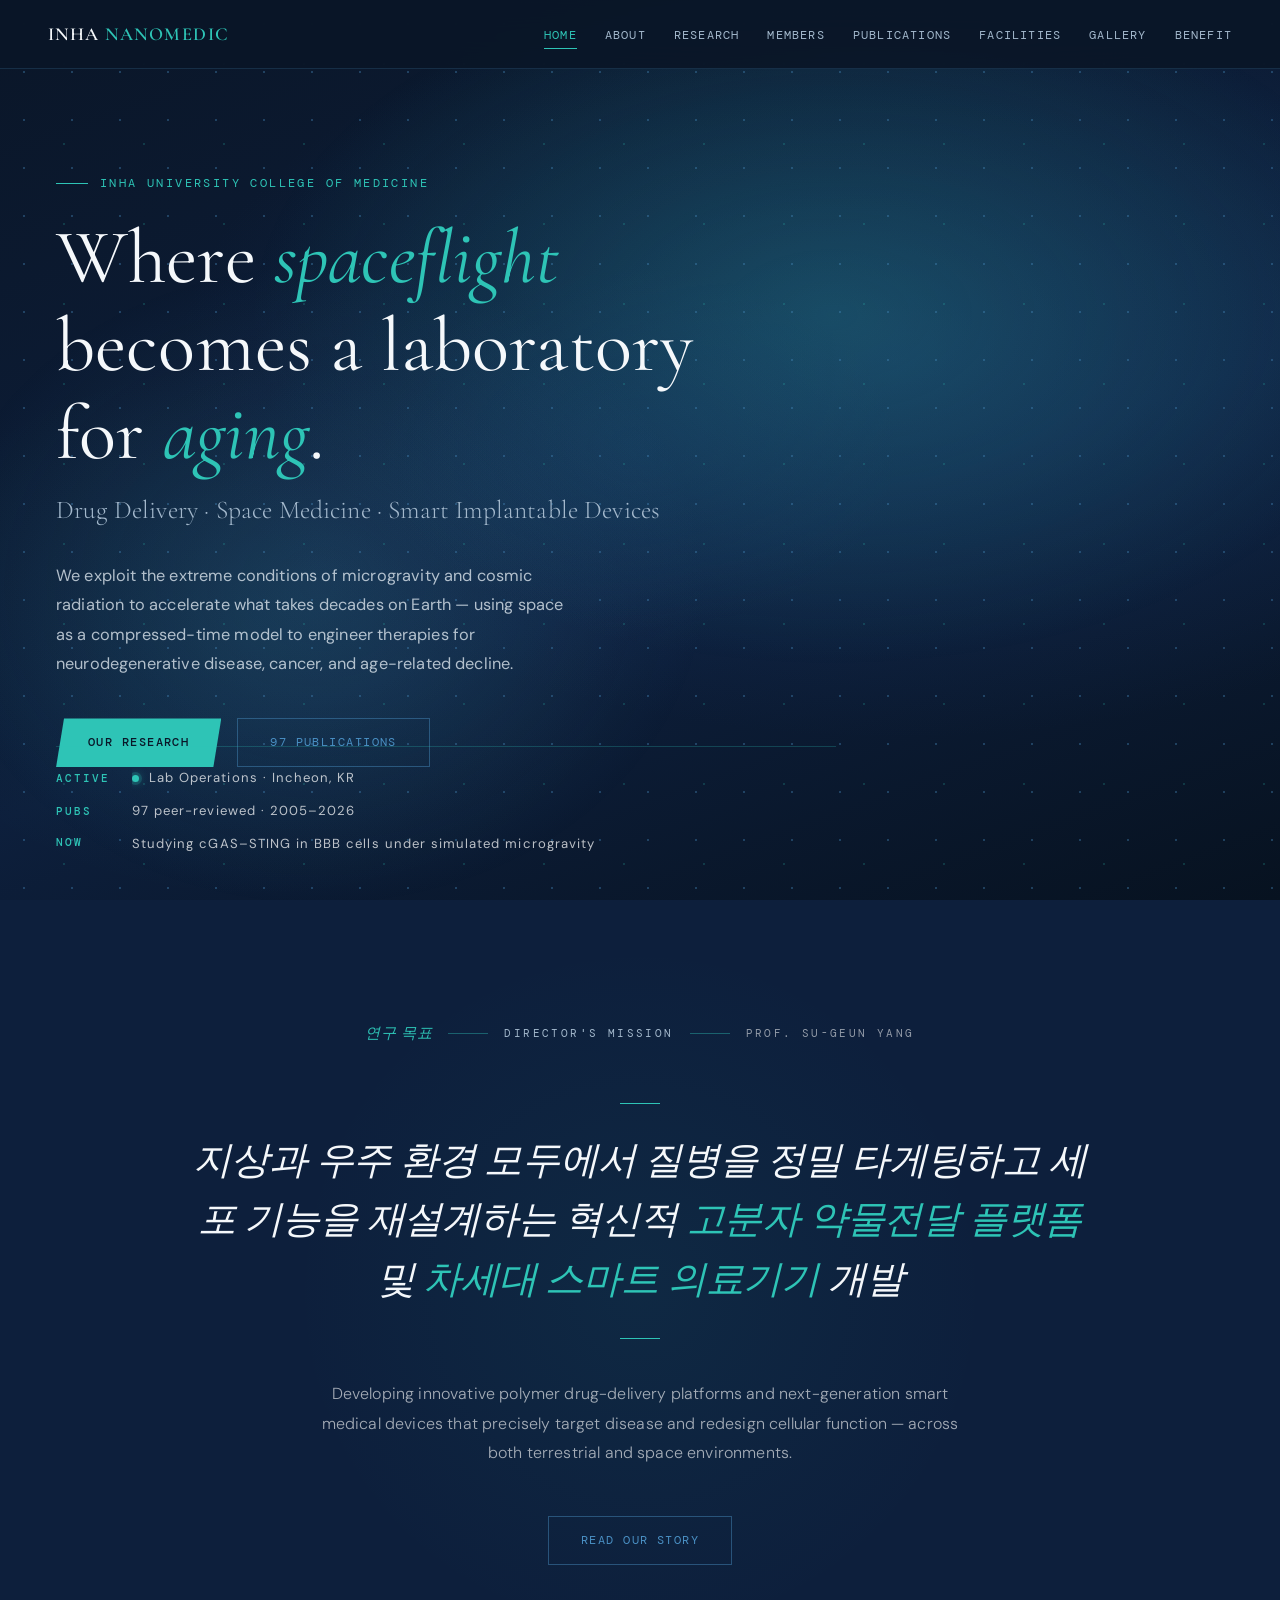
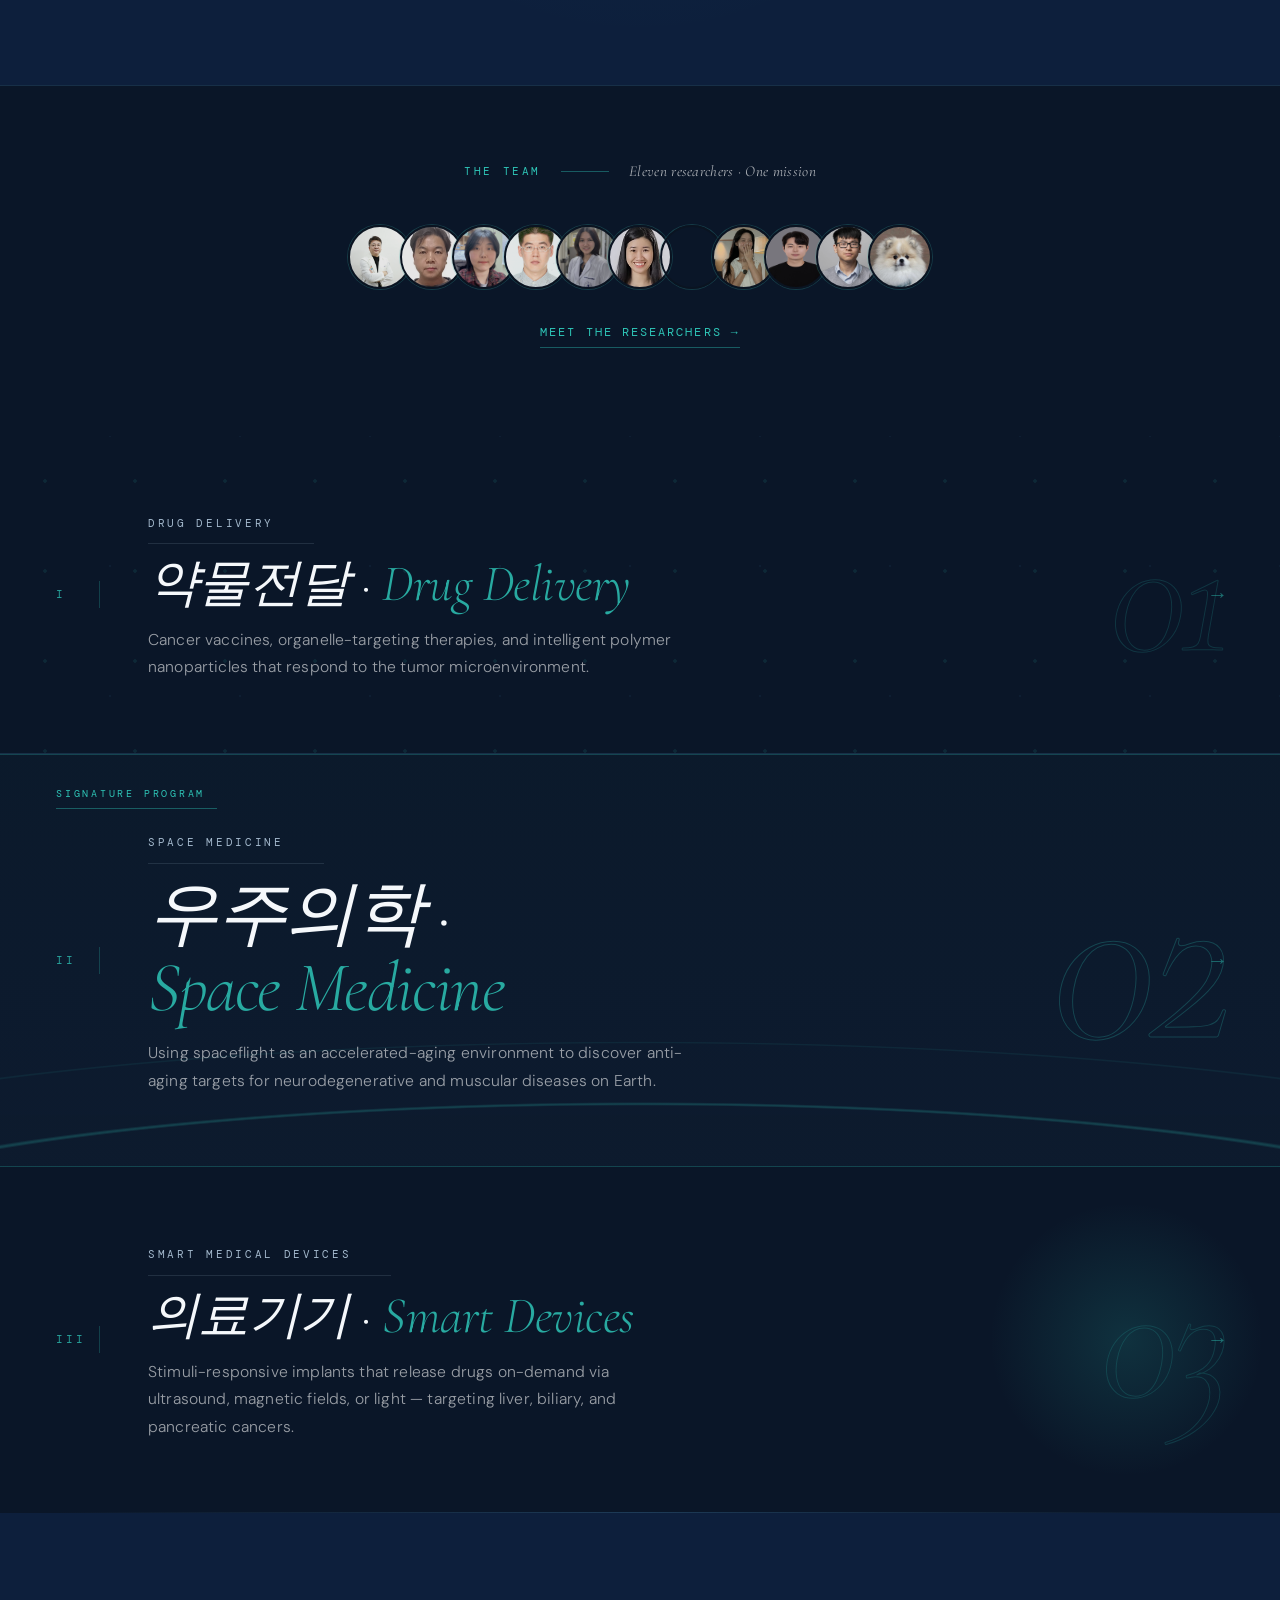
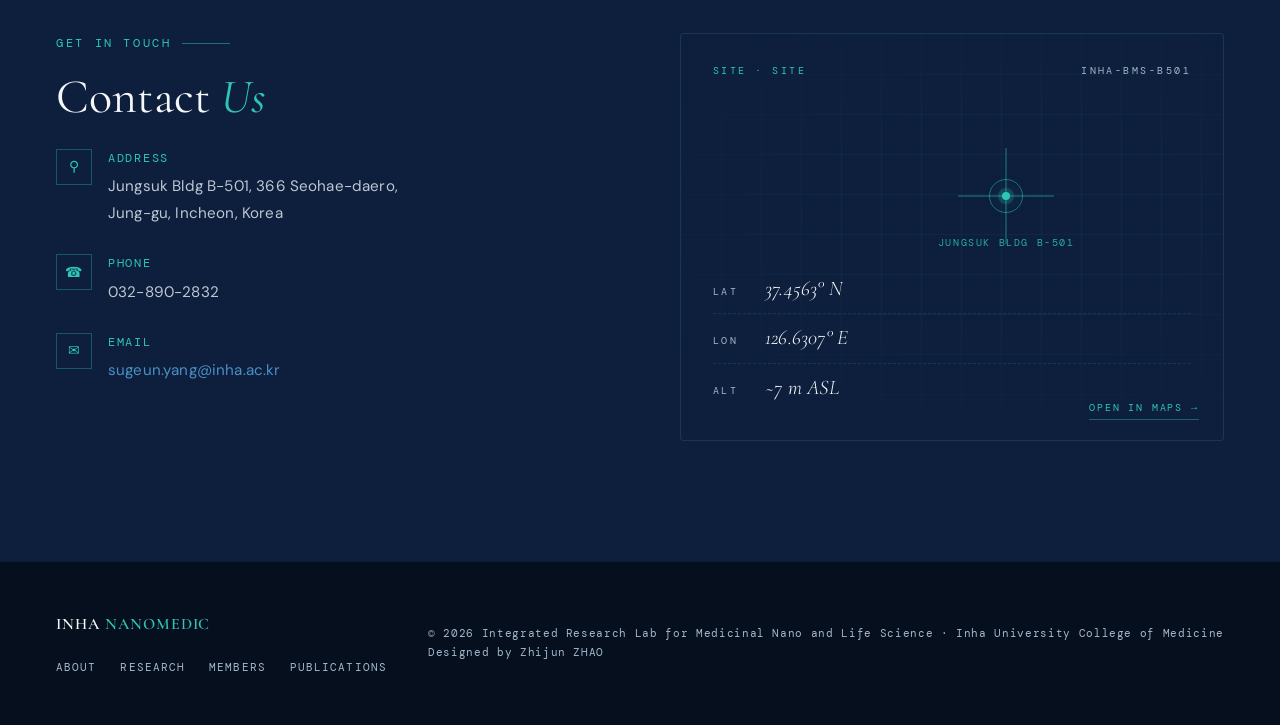
==== commit 58b2fb7d: "Apply 7-part design expert recommendations A) Hero headline sharpened: "Where spaceflight becomes a " ====
--- a/index.html
+++ b/index.html
@@ -40,12 +40,35 @@
     <div class="hero-dots"></div>
     <div class="hero-content">
       <div class="hero-tag fade-in">Inha University College of Medicine</div>
-      <h1 class="fade-in">Medicine that travels<br>from <em>Earth</em> to <em>orbit</em><br>and back.</h1>
-      <h2 class="fade-in">Nanomedicine &times; Space Medicine &middot; Department of Biomedical Science</h2>
-      <p class="fade-in">We engineer drug-delivery platforms and stimuli-responsive implants that work under the extreme conditions of both clinical bedside and microgravity &mdash; using spaceflight as an accelerated-aging environment to discover new therapies for neurodegenerative disease on Earth.</p>
+      <h1 class="fade-in">Where <em>spaceflight</em><br>becomes a laboratory<br>for <em>aging</em>.</h1>
+      <h2 class="fade-in">Drug Delivery &middot; Space Medicine &middot; Smart Implantable Devices</h2>
+      <p class="fade-in">We exploit the extreme conditions of microgravity and cosmic radiation to accelerate what takes decades on Earth &mdash; using space as a compressed-time model to engineer therapies for neurodegenerative disease, cancer, and age-related decline.</p>
       <div class="hero-ctas fade-in">
         <a href="research.html" class="btn-primary">Our Research</a>
-        <a href="publication-patent.html" class="btn-outline">Publications</a>
+        <a href="publication-patent.html" class="btn-outline">97 Publications</a>
+      </div>
+    </div>
+
+    <!-- Mission-control telemetry readout (bold signature) -->
+    <div class="hero-telemetry fade-in" aria-hidden="true">
+      <div class="telemetry-row">
+        <span class="telemetry-label">Active</span>
+        <span class="telemetry-value"><span class="telemetry-dot"></span> Lab Operations &middot; Incheon, KR</span>
+      </div>
+      <div class="telemetry-row">
+        <span class="telemetry-label">Pubs</span>
+        <span class="telemetry-value">97 peer-reviewed &middot; 2005&ndash;2026</span>
+      </div>
+      <div class="telemetry-row">
+        <span class="telemetry-label">Now</span>
+        <span class="telemetry-value">
+          <span class="telemetry-ticker">
+            <span>Studying cGAS&ndash;STING in BBB cells under simulated microgravity</span>
+            <span>Engineering mitochondria-targeted senolytic nanoparticles</span>
+            <span>Developing stimuli-responsive implants for pancreatic cancer</span>
+            <span>Characterizing neural circuit changes in 3D clinostat cultures</span>
+          </span>
+        </span>
       </div>
     </div>
   </section>
@@ -77,12 +100,42 @@
   </section>
 
   <!-- ════════════════════════════════════════════════════════
+       THE TEAM — avatar constellation
+       ════════════════════════════════════════════════════════ -->
+  <section class="team-strip">
+    <div class="team-strip-inner">
+      <div class="team-strip-meta">
+        <span class="team-strip-label">The Team</span>
+        <span class="team-strip-rule"></span>
+        <span class="team-strip-count">Eleven researchers &middot; One mission</span>
+      </div>
+
+      <a href="member.html" class="team-avatars" aria-label="Meet the team">
+        <span class="team-avatar" style="background-image: url('assets/images/members/prof-yang-hires.png')" data-name="Prof. Su-Geun Yang"></span>
+        <span class="team-avatar" style="background-image: url('assets/images/members/lee-junghan.png')" data-name="LEE, Jung Han"></span>
+        <span class="team-avatar" style="background-image: url('assets/images/members/yoo-hyejin.jpg')" data-name="Yoo, Hye Jin"></span>
+        <span class="team-avatar" style="background-image: url('assets/images/members/kim-jinmo.png')" data-name="Kim, Jin Mo"></span>
+        <span class="team-avatar" style="background-image: url('assets/images/members/arjaree.png')" data-name="Arjaree Jobdeedamrong"></span>
+        <span class="team-avatar" style="background-image: url('assets/images/members/truong-ngocthuan.jpg')" data-name="Truong Ngoc Thuan"></span>
+        <span class="team-avatar" style="background-image: url('assets/images/members/nattha-new.png')" data-name="Nattha Suwanprakorn"></span>
+        <span class="team-avatar" style="background-image: url('assets/images/members/ryu-dahee.jpg')" data-name="Dahee Ryu"></span>
+        <span class="team-avatar" style="background-image: url('assets/images/members/junhyun.png')" data-name="Park Jun Hyeon"></span>
+        <span class="team-avatar" style="background-image: url('assets/images/members/zhijun-zhao.png')" data-name="Zhijun ZHAO"></span>
+        <span class="team-avatar" style="background-image: url('assets/images/members/obok.jpg')" data-name="O-bok"></span>
+      </a>
+
+      <a href="member.html" class="team-strip-cta">Meet the researchers &rarr;</a>
+    </div>
+  </section>
+
+  <!-- ════════════════════════════════════════════════════════
        RESEARCH PILLAR BANDS — signature visual
        ════════════════════════════════════════════════════════ -->
   <section class="pillar-bands">
 
-    <a href="research.html#drug-delivery" class="pillar-band">
+    <a href="research.html#drug-delivery" class="pillar-band" data-pillar="1">
       <span class="pillar-band-motion pillar-band-motion--particles"></span>
+      <span class="pillar-band-bignum">01</span>
       <span class="pillar-band-num">I</span>
       <div class="pillar-band-title">
         <div class="pillar-band-en">Drug Delivery</div>
@@ -92,8 +145,10 @@
       <span class="pillar-band-arrow">&rarr;</span>
     </a>
 
-    <a href="research.html#space-medicine" class="pillar-band">
+    <a href="research.html#space-medicine" class="pillar-band pillar-band--signature" data-pillar="2">
       <span class="pillar-band-motion pillar-band-motion--orbit"></span>
+      <span class="pillar-band-badge">Signature Program</span>
+      <span class="pillar-band-bignum">02</span>
       <span class="pillar-band-num">II</span>
       <div class="pillar-band-title">
         <div class="pillar-band-en">Space Medicine</div>
@@ -103,8 +158,9 @@
       <span class="pillar-band-arrow">&rarr;</span>
     </a>
 
-    <a href="research.html#smart-devices" class="pillar-band">
+    <a href="research.html#smart-devices" class="pillar-band" data-pillar="3">
       <span class="pillar-band-motion pillar-band-motion--pulse"></span>
+      <span class="pillar-band-bignum">03</span>
       <span class="pillar-band-num">III</span>
       <div class="pillar-band-title">
         <div class="pillar-band-en">Smart Medical Devices</div>
@@ -116,38 +172,6 @@
 
   </section>
 
-  <!-- ════════════════════════════════════════════════════════
-       연구 분야 및 내용 · RESEARCH AREAS (detailed)
-       ════════════════════════════════════════════════════════ -->
-  <section style="background: var(--deep);">
-    <div class="section-label fade-in">연구 분야 및 내용 · Research Areas</div>
-    <h2 class="section-title fade-in">Core <em>Programs</em></h2>
-
-    <div class="content-block fade-in">
-      <h3>1. [약물전달] 고성능 하이브리드 DDS 플랫폼 구축</h3>
-      <ul>
-        <li><strong>항암 백신</strong> : 항암면역치료 회피반응의 극복을 위한 타겟의 발굴 및 항암백신 설계</li>
-        <li><strong>세포 소기관 타겟팅</strong> : 미토콘드리아의 기능을 조절하여 노화 세포의 대사를 정상화하거나(re-engineering), 암세포의 사멸을 유도하는 <strong>오가넬 타겟팅(Organelle-targeting)</strong> 기술 고도화</li>
-        <li><strong>복합 항암 약물전달체</strong> : 종양 미세환경(TME)에 감응하여 유전자 치료제와 화학 항암제를 순차적으로 방출하는 <strong>지능형 고분자 나노 입자</strong> 개발</li>
-      </ul>
-    </div>
-
-    <div class="content-block fade-in">
-      <h3>2. [우주 의학] 우주 극한 환경 대응 헬스케어 솔루션</h3>
-      <ul>
-        <li><strong>우주인 헬스케어 및 지상질환 연계</strong> : 우주가속노화 환경을 이용한 뇌신경 및 근육 퇴행성 질환에 대한 <strong>항노화</strong> 타겟 발굴 및 치료약물 <strong>스크리닝</strong></li>
-        <li><strong>스마트 약물방출 생체삽입형 의료기기</strong> : 초음파, 자기장, 광원 등 외부 에너지 자극에 반응하여 필요할 때만 약물을 방출하는 <strong>자극 감응형(Stimuli-responsive)</strong> 고분자 코팅 의료기기 설계</li>
-      </ul>
-    </div>
-
-    <div class="content-block fade-in">
-      <h3>3. [의료기기] 자극 감응형 에너지 전달 시스템 최적화</h3>
-      <ul>
-        <li><strong>스마트 약물방출 생체삽입형 의료기기</strong> : 초음파, 자기장, 광원 등 외부 에너지 자극에 반응하여 필요할 때만 약물을 방출하는 <strong>자극 감응형(Stimuli-responsive)</strong> 고분자 코팅 의료기기 설계</li>
-      </ul>
-    </div>
-  </section>
-
   <div class="divider"></div>
 
   <!-- ════════════════════════════════════════════════════════
@@ -184,14 +208,40 @@
     </div>
 
     <div class="fade-in">
-      <div class="map-embed">
-        <iframe
-          src="https://www.google.com/maps?q=%EC%9D%B8%EC%B2%9C%EA%B4%91%EC%97%AD%EC%8B%9C+%EC%A4%91%EA%B5%AC+%EC%84%9C%ED%95%B4%EB%8C%80%EB%A1%9C+366+%EC%A0%95%EC%84%9D%EB%B9%8C%EB%94%A9&output=embed"
-          allowfullscreen=""
-          loading="lazy"
-          referrerpolicy="no-referrer-when-downgrade"
-          title="Inha University College of Medicine location">
-        </iframe>
+      <div class="site-card">
+        <div class="site-card-grid" aria-hidden="true"></div>
+
+        <div class="site-card-meta">
+          <span class="site-card-label">Site &middot; Site</span>
+          <span class="site-card-code">INHA-BMS-B501</span>
+        </div>
+
+        <div class="site-card-marker">
+          <div class="site-card-crosshair">
+            <span class="crosshair-h"></span>
+            <span class="crosshair-v"></span>
+            <span class="crosshair-dot"></span>
+            <span class="crosshair-ring"></span>
+          </div>
+          <div class="site-card-marker-label">Jungsuk Bldg B-501</div>
+        </div>
+
+        <div class="site-card-coords">
+          <div class="coord-row">
+            <span class="coord-label">Lat</span>
+            <span class="coord-value">37.4563&deg; N</span>
+          </div>
+          <div class="coord-row">
+            <span class="coord-label">Lon</span>
+            <span class="coord-value">126.6307&deg; E</span>
+          </div>
+          <div class="coord-row">
+            <span class="coord-label">Alt</span>
+            <span class="coord-value">~7 m ASL</span>
+          </div>
+        </div>
+
+        <a href="https://www.google.com/maps?q=37.4563,126.6307" target="_blank" rel="noopener noreferrer" class="site-card-open">Open in Maps &rarr;</a>
       </div>
     </div>
   </section>
--- a/css/style.css
+++ b/css/style.css
@@ -409,7 +409,93 @@
 }
 
 /* ══════════════════════════════════════════════════
-   RESEARCH PILLAR BANDS — signature design element
+   TEAM STRIP — avatar constellation
+   ══════════════════════════════════════════════════ */
+.team-strip {
+  background: var(--navy);
+  padding: 72px 56px 88px;
+  border-top: 1px solid var(--border);
+  text-align: center;
+}
+.team-strip-inner { max-width: 1200px; margin: 0 auto; }
+.team-strip-meta {
+  display: flex; align-items: center; justify-content: center;
+  gap: 20px; margin-bottom: 40px; flex-wrap: wrap;
+  font-family: 'DM Mono', monospace; font-size: 0.68rem;
+  letter-spacing: 0.24em; text-transform: uppercase; color: var(--muted);
+}
+.team-strip-label { color: var(--teal); }
+.team-strip-rule { flex: 0 0 48px; height: 1px; background: rgba(46,196,182,0.4); }
+.team-strip-count {
+  font-family: 'Cormorant Garamond', serif;
+  font-size: 0.95rem; font-style: italic;
+  text-transform: none; letter-spacing: 0.02em;
+  color: rgba(255,255,255,0.65);
+}
+.team-avatars {
+  display: flex; justify-content: center; align-items: center;
+  gap: 0; flex-wrap: nowrap; padding: 0 20px;
+  margin-bottom: 28px; text-decoration: none;
+}
+.team-avatar {
+  display: inline-block;
+  width: 64px; height: 64px;
+  border-radius: 50%;
+  background-size: cover; background-position: center;
+  border: 2px solid var(--navy);
+  box-shadow: 0 0 0 1px rgba(46,196,182,0.25);
+  margin-left: -12px;
+  position: relative;
+  transition: transform 0.35s cubic-bezier(0.2,0,0.1,1), box-shadow 0.35s ease, filter 0.3s ease, opacity 0.15s ease;
+  cursor: pointer;
+  filter: saturate(0.85) brightness(0.9);
+}
+.team-avatar:first-child { margin-left: 0; }
+.team-avatars:hover .team-avatar { opacity: 0.45; transition: opacity 0.3s; }
+.team-avatar:hover {
+  transform: translateY(-12px) scale(1.12);
+  box-shadow: 0 0 0 2px var(--teal), 0 8px 24px rgba(0,0,0,0.5);
+  z-index: 10; opacity: 1 !important;
+  filter: saturate(1.05) brightness(1);
+}
+.team-avatar::after {
+  content: attr(data-name);
+  position: absolute;
+  bottom: calc(100% + 12px); left: 50%;
+  transform: translateX(-50%) translateY(6px);
+  font-family: 'DM Mono', monospace;
+  font-size: 0.66rem; letter-spacing: 0.12em;
+  text-transform: uppercase;
+  color: var(--teal); background: var(--deep);
+  padding: 6px 12px;
+  border: 1px solid rgba(46,196,182,0.3);
+  white-space: nowrap;
+  opacity: 0; pointer-events: none;
+  transition: opacity 0.2s ease, transform 0.25s ease;
+  z-index: 20;
+}
+.team-avatar:hover::after {
+  opacity: 1;
+  transform: translateX(-50%) translateY(0);
+}
+.team-strip-cta {
+  display: inline-block;
+  font-family: 'DM Mono', monospace;
+  font-size: 0.72rem;
+  letter-spacing: 0.18em;
+  text-transform: uppercase;
+  color: var(--teal);
+  border-bottom: 1px solid rgba(46,196,182,0.4);
+  padding-bottom: 4px;
+  transition: color 0.3s, border-color 0.3s;
+}
+.team-strip-cta:hover {
+  color: var(--white);
+  border-bottom-color: var(--teal);
+}
+
+/* ══════════════════════════════════════════════════
+   RESEARCH PILLAR BANDS — Mission Control aesthetic
    ══════════════════════════════════════════════════ */
 .pillar-bands {
   background: var(--navy);
@@ -424,77 +510,145 @@
   padding: 72px 56px;
   min-height: 240px;
   overflow: hidden;
-  transition: background 0.5s ease;
+  transition: background 0.5s ease, min-height 0.4s ease;
   text-decoration: none;
   color: inherit;
   border-bottom: 1px solid var(--border);
 }
 .pillar-band:last-child { border-bottom: none; }
-.pillar-band:hover { background: rgba(46,196,182,0.03); }
+.pillar-band:hover { background: rgba(46,196,182,0.04); }
+
+/* SIGNATURE band — Space Medicine */
+.pillar-band--signature {
+  min-height: 320px;
+  background: linear-gradient(180deg, rgba(46,196,182,0.025) 0%, rgba(74,144,196,0.04) 100%);
+  border-top: 1px solid rgba(46,196,182,0.25);
+  border-bottom: 1px solid rgba(46,196,182,0.25);
+}
+.pillar-band--signature:hover {
+  background: linear-gradient(180deg, rgba(46,196,182,0.06) 0%, rgba(74,144,196,0.08) 100%);
+}
+.pillar-band--signature .pillar-band-ko {
+  font-size: clamp(2.4rem, 5.5vw, 4.6rem);
+  letter-spacing: -0.02em;
+}
+.pillar-band-badge {
+  position: absolute;
+  top: 24px;
+  left: 56px;
+  font-family: 'DM Mono', monospace;
+  font-size: 0.62rem;
+  letter-spacing: 0.28em;
+  text-transform: uppercase;
+  color: var(--teal);
+  padding: 6px 12px 6px 0;
+  border-bottom: 1px solid rgba(46,196,182,0.4);
+  z-index: 3;
+}
+
+/* Big numeral — appears stronger on hover */
+.pillar-band-bignum {
+  position: absolute;
+  right: 56px; top: 50%;
+  transform: translateY(-50%);
+  font-family: 'Cormorant Garamond', serif;
+  font-size: 11rem; font-weight: 300; font-style: italic;
+  color: transparent;
+  -webkit-text-stroke: 1px rgba(46,196,182,0.18);
+  line-height: 1;
+  pointer-events: none; user-select: none;
+  z-index: 1;
+  transition: -webkit-text-stroke 0.5s ease, transform 0.5s ease;
+  letter-spacing: -0.04em;
+}
+.pillar-band:hover .pillar-band-bignum {
+  -webkit-text-stroke: 1.5px rgba(46,196,182,0.5);
+  transform: translateY(-50%) translateX(-8px);
+}
+.pillar-band--signature .pillar-band-bignum {
+  font-size: 15rem;
+  -webkit-text-stroke: 1px rgba(46,196,182,0.25);
+}
+
 .pillar-band-num {
-  font-family: 'Cormorant Garamond', serif;
-  font-size: 1rem;
-  font-style: italic;
+  font-family: 'DM Mono', monospace;
+  font-size: 0.68rem;
+  letter-spacing: 0.28em;
+  text-transform: uppercase;
   color: var(--teal);
   min-width: 44px;
   flex: 0 0 auto;
-  opacity: 0.7;
-  position: relative;
-  z-index: 2;
+  opacity: 0.8;
+  position: relative; z-index: 2;
+  padding: 4px 10px 4px 0;
+  border-right: 1px solid rgba(46,196,182,0.3);
+  margin-right: 8px;
 }
 .pillar-band-title {
   flex: 1;
-  padding: 0 48px;
-  max-width: 760px;
-  position: relative;
-  z-index: 2;
+  padding: 0 40px;
+  max-width: 680px;
+  position: relative; z-index: 2;
 }
 .pillar-band-ko {
   font-family: 'Cormorant Garamond', serif;
-  font-size: clamp(2rem, 4.5vw, 3.6rem);
-  font-style: italic;
-  font-weight: 300;
+  font-size: clamp(1.9rem, 4.2vw, 3.2rem);
+  font-style: italic; font-weight: 300;
   color: var(--white);
-  line-height: 1;
+  line-height: 1.05;
   margin-bottom: 14px;
   letter-spacing: -0.01em;
   transition: color 0.4s ease, transform 0.4s ease;
 }
+.pillar-band-ko em {
+  font-style: italic; font-weight: 300;
+  color: rgba(46,196,182,0.85);
+}
 .pillar-band:hover .pillar-band-ko {
   color: var(--teal);
-  transform: translateX(6px);
+  transform: translateX(8px);
 }
 .pillar-band-en {
   font-family: 'DM Mono', monospace;
-  font-size: 0.72rem;
-  letter-spacing: 0.22em;
-  text-transform: uppercase;
+  font-size: 0.7rem;
+  letter-spacing: 0.24em; text-transform: uppercase;
   color: var(--muted);
-  margin-bottom: 18px;
+  margin-bottom: 14px;
+  padding-bottom: 10px;
+  border-bottom: 1px solid rgba(163,184,204,0.15);
+  display: inline-block;
+  padding-right: 40px;
+  transition: color 0.4s ease, border-color 0.4s ease;
+}
+.pillar-band:hover .pillar-band-en {
+  color: var(--teal);
+  border-bottom-color: rgba(46,196,182,0.5);
 }
 .pillar-band-desc {
   font-family: 'DM Sans', sans-serif;
   font-size: 0.98rem;
-  line-height: 1.7;
+  line-height: 1.75;
   color: rgba(255,255,255,0.58);
-  max-width: 580px;
+  max-width: 540px;
   font-weight: 300;
   transition: color 0.4s ease;
 }
 .pillar-band:hover .pillar-band-desc {
-  color: rgba(255,255,255,0.85);
-}
+  color: rgba(255,255,255,0.9);
+}
+
 .pillar-band-motion {
   position: absolute;
   inset: 0;
   z-index: 0;
   opacity: 0.35;
   pointer-events: none;
-  transition: opacity 0.5s ease;
-}
-.pillar-band:hover .pillar-band-motion { opacity: 0.7; }
-
-/* Band 1 — Drug Delivery: drifting particles */
+  transition: opacity 0.5s ease, animation-duration 0.5s ease;
+}
+.pillar-band:hover .pillar-band-motion { opacity: 0.8; }
+.pillar-band--signature .pillar-band-motion { opacity: 0.55; }
+.pillar-band--signature:hover .pillar-band-motion { opacity: 1; }
+
 .pillar-band-motion--particles {
   background-image:
     radial-gradient(circle, rgba(46,196,182,0.3) 1.5px, transparent 2px),
@@ -503,27 +657,29 @@
   background-position: 0 0, 45px 65px;
   animation: particleDrift 30s linear infinite;
 }
+.pillar-band:hover .pillar-band-motion--particles { animation-duration: 12s; }
 @keyframes particleDrift {
   to { background-position: 90px 90px, 175px 195px; }
 }
 
-/* Band 2 — Space Medicine: orbital arc */
 .pillar-band-motion--orbit {
   background-image:
-    radial-gradient(ellipse 140% 70% at 50% 120%, transparent 49.5%, rgba(46,196,182,0.35) 50%, rgba(46,196,182,0.35) 50.25%, transparent 50.8%),
-    radial-gradient(ellipse 110% 55% at 50% 135%, transparent 49.6%, rgba(74,144,196,0.22) 50%, rgba(74,144,196,0.22) 50.2%, transparent 50.6%);
-  animation: orbitPulse 10s ease-in-out infinite;
-}
+    radial-gradient(ellipse 140% 70% at 50% 120%, transparent 49.5%, rgba(46,196,182,0.4) 50%, rgba(46,196,182,0.4) 50.25%, transparent 50.8%),
+    radial-gradient(ellipse 110% 55% at 50% 135%, transparent 49.6%, rgba(74,144,196,0.25) 50%, rgba(74,144,196,0.25) 50.2%, transparent 50.6%),
+    radial-gradient(ellipse 160% 80% at 50% 110%, transparent 49.7%, rgba(46,196,182,0.15) 50%, rgba(46,196,182,0.15) 50.12%, transparent 50.4%);
+  animation: orbitPulse 12s ease-in-out infinite;
+}
+.pillar-band:hover .pillar-band-motion--orbit { animation-duration: 5s; }
 @keyframes orbitPulse {
-  0%, 100% { opacity: 0.5; }
-  50% { opacity: 0.9; }
-}
-
-/* Band 3 — Smart Devices: pulsing beat */
+  0%, 100% { opacity: 0.4; }
+  50% { opacity: 1; }
+}
+
 .pillar-band-motion--pulse {
-  background-image: radial-gradient(circle at 88% 50%, rgba(46,196,182,0.4) 0%, transparent 12%);
+  background-image: radial-gradient(circle at 88% 50%, rgba(46,196,182,0.45) 0%, transparent 12%);
   animation: devicePulse 2.2s ease-in-out infinite;
 }
+.pillar-band:hover .pillar-band-motion--pulse { animation-duration: 0.8s; }
 @keyframes devicePulse {
   0%, 65%, 100% { opacity: 0.3; }
   15% { opacity: 0.95; }
@@ -532,17 +688,292 @@
 
 .pillar-band-arrow {
   font-family: 'DM Mono', monospace;
-  font-size: 1.2rem;
+  font-size: 1.3rem;
   color: var(--teal);
   flex: 0 0 auto;
   transition: transform 0.4s ease, opacity 0.4s ease;
   opacity: 0.5;
+  position: relative; z-index: 2;
+  margin-left: auto;
+}
+.pillar-band:hover .pillar-band-arrow {
+  transform: translateX(14px);
+  opacity: 1;
+}
+
+/* ══════════════════════════════════════════════════
+   HERO TELEMETRY — mission-control live readout
+   ══════════════════════════════════════════════════ */
+.hero-telemetry {
+  position: absolute;
+  bottom: 48px; left: 56px; right: 56px;
+  max-width: 780px;
+  z-index: 3;
+  padding-top: 20px;
+  border-top: 1px solid rgba(46,196,182,0.25);
+  font-family: 'DM Mono', monospace;
+  font-size: 0.68rem;
+  letter-spacing: 0.18em;
+  text-transform: uppercase;
+  color: var(--muted);
+  display: flex;
+  flex-direction: column;
+  gap: 10px;
+}
+.telemetry-row {
+  display: grid;
+  grid-template-columns: 56px 1fr;
+  gap: 20px;
+  align-items: center;
+}
+.telemetry-label { color: var(--teal); font-weight: 500; }
+.telemetry-value {
+  color: rgba(255,255,255,0.72);
+  letter-spacing: 0.08em;
+  text-transform: none;
+  font-family: 'DM Sans', sans-serif;
+  font-size: 0.82rem;
+  overflow: hidden;
+  white-space: nowrap;
+  display: flex;
+  align-items: center;
+}
+.telemetry-dot {
+  display: inline-block;
+  width: 7px; height: 7px;
+  border-radius: 50%;
+  background: var(--teal);
+  margin-right: 10px;
+  box-shadow: 0 0 0 3px rgba(46,196,182,0.2), 0 0 10px rgba(46,196,182,0.6);
+  animation: telemetryBeat 2s ease-in-out infinite;
+}
+@keyframes telemetryBeat {
+  0%, 100% { opacity: 1; transform: scale(1); }
+  50% { opacity: 0.5; transform: scale(0.85); }
+}
+.telemetry-ticker {
+  display: inline-flex;
+  flex-direction: column;
+  height: 1.4em;
+  overflow: hidden;
+  animation: telemetryCycle 16s ease-in-out infinite;
+}
+.telemetry-ticker span {
+  display: block;
+  min-height: 1.4em;
+}
+@keyframes telemetryCycle {
+  0%, 20% { transform: translateY(0); }
+  25%, 45% { transform: translateY(-1.4em); }
+  50%, 70% { transform: translateY(-2.8em); }
+  75%, 95% { transform: translateY(-4.2em); }
+  100% { transform: translateY(0); }
+}
+
+/* ══════════════════════════════════════════════════
+   SITE COORDINATES CARD — replaces generic map
+   ══════════════════════════════════════════════════ */
+.site-card {
   position: relative;
-  z-index: 2;
-}
-.pillar-band:hover .pillar-band-arrow {
-  transform: translateX(10px);
-  opacity: 1;
+  aspect-ratio: 4 / 3;
+  background: var(--deep);
+  border: 1px solid var(--border);
+  border-radius: 4px;
+  overflow: hidden;
+  padding: 28px 32px;
+  display: flex;
+  flex-direction: column;
+  justify-content: space-between;
+}
+.site-card-grid {
+  position: absolute; inset: 0;
+  background-image:
+    linear-gradient(rgba(46,196,182,0.06) 1px, transparent 1px),
+    linear-gradient(90deg, rgba(46,196,182,0.06) 1px, transparent 1px);
+  background-size: 40px 40px;
+  pointer-events: none;
+  mask-image: radial-gradient(ellipse 90% 70% at 60% 45%, black 40%, transparent 85%);
+  -webkit-mask-image: radial-gradient(ellipse 90% 70% at 60% 45%, black 40%, transparent 85%);
+}
+.site-card-meta {
+  position: relative; z-index: 2;
+  display: flex; justify-content: space-between; align-items: center;
+  font-family: 'DM Mono', monospace;
+  font-size: 0.64rem;
+  letter-spacing: 0.24em;
+  text-transform: uppercase;
+}
+.site-card-label { color: var(--teal); }
+.site-card-code { color: var(--muted); }
+.site-card-coords {
+  position: relative; z-index: 2;
+  margin-top: auto;
+  padding-top: 28px;
+}
+.coord-row {
+  display: flex; align-items: baseline; gap: 16px;
+  border-bottom: 1px dashed rgba(46,196,182,0.15);
+  padding: 6px 0;
+}
+.coord-row:last-of-type { border-bottom: none; }
+.coord-label {
+  font-family: 'DM Mono', monospace;
+  font-size: 0.62rem;
+  letter-spacing: 0.24em;
+  text-transform: uppercase;
+  color: var(--muted);
+  flex: 0 0 36px;
+}
+.coord-value {
+  font-family: 'Cormorant Garamond', serif;
+  font-size: 1.3rem;
+  font-weight: 300;
+  color: var(--white);
+  font-style: italic;
+  letter-spacing: 0.01em;
+}
+.site-card-marker {
+  position: absolute;
+  top: 40%; left: 60%;
+  transform: translate(-50%, -50%);
+  z-index: 3;
+  text-align: center;
+}
+.site-card-crosshair {
+  position: relative;
+  width: 60px; height: 60px;
+}
+.crosshair-h, .crosshair-v {
+  position: absolute;
+  background: rgba(46,196,182,0.6);
+}
+.crosshair-h {
+  top: 50%; left: -18px; right: -18px;
+  height: 1px;
+  transform: translateY(-50%);
+}
+.crosshair-v {
+  left: 50%; top: -18px; bottom: -18px;
+  width: 1px;
+  transform: translateX(-50%);
+}
+.crosshair-dot {
+  position: absolute;
+  top: 50%; left: 50%;
+  width: 8px; height: 8px;
+  background: var(--teal);
+  border-radius: 50%;
+  transform: translate(-50%, -50%);
+  box-shadow: 0 0 0 4px rgba(46,196,182,0.2), 0 0 16px rgba(46,196,182,0.6);
+  animation: markerPulse 3s ease-in-out infinite;
+}
+.crosshair-ring {
+  position: absolute;
+  top: 50%; left: 50%;
+  width: 34px; height: 34px;
+  border: 1px solid rgba(46,196,182,0.5);
+  border-radius: 50%;
+  transform: translate(-50%, -50%);
+  animation: markerRing 3s ease-out infinite;
+}
+@keyframes markerPulse {
+  0%, 100% { box-shadow: 0 0 0 4px rgba(46,196,182,0.2), 0 0 16px rgba(46,196,182,0.6); }
+  50% { box-shadow: 0 0 0 8px rgba(46,196,182,0.15), 0 0 28px rgba(46,196,182,0.9); }
+}
+@keyframes markerRing {
+  0% { width: 14px; height: 14px; opacity: 1; }
+  100% { width: 60px; height: 60px; opacity: 0; }
+}
+.site-card-marker-label {
+  position: absolute;
+  top: 100%; left: 50%;
+  transform: translateX(-50%);
+  margin-top: 8px;
+  font-family: 'DM Mono', monospace;
+  font-size: 0.62rem;
+  letter-spacing: 0.16em;
+  text-transform: uppercase;
+  color: rgba(46,196,182,0.85);
+  white-space: nowrap;
+}
+.site-card-open {
+  position: absolute;
+  bottom: 20px; right: 24px;
+  font-family: 'DM Mono', monospace;
+  font-size: 0.64rem;
+  letter-spacing: 0.18em;
+  text-transform: uppercase;
+  color: var(--teal);
+  border-bottom: 1px solid rgba(46,196,182,0.4);
+  padding-bottom: 2px;
+  z-index: 4;
+  transition: color 0.3s, border-color 0.3s, transform 0.3s;
+}
+.site-card-open:hover {
+  color: var(--white);
+  border-bottom-color: var(--white);
+  transform: translateX(3px);
+}
+
+/* Responsive — new sections */
+@media (max-width: 1024px) {
+  .pillar-band { padding: 56px 40px; }
+  .pillar-band--signature { min-height: 280px; }
+  .pillar-band-bignum { font-size: 9rem; right: 40px; }
+  .pillar-band--signature .pillar-band-bignum { font-size: 12rem; }
+  .pillar-band-badge { top: 20px; left: 40px; }
+  .team-strip { padding: 64px 40px 72px; }
+  .team-avatar { width: 56px; height: 56px; margin-left: -10px; }
+  .hero-telemetry { left: 40px; right: 40px; bottom: 36px; }
+}
+@media (max-width: 768px) {
+  .pillar-band {
+    flex-direction: column;
+    align-items: flex-start;
+    padding: 56px 22px 48px;
+    min-height: auto;
+  }
+  .pillar-band--signature { min-height: auto; padding-top: 68px; }
+  .pillar-band-num {
+    position: absolute;
+    top: 24px; left: 22px;
+    min-width: 0;
+    padding: 4px 10px 4px 0;
+    margin: 0;
+    border-right: none;
+    border-bottom: 1px solid rgba(46,196,182,0.3);
+  }
+  .pillar-band-badge { top: 24px; left: 56px; }
+  .pillar-band-title { padding: 32px 0 0; max-width: 100%; }
+  .pillar-band-ko { font-size: clamp(1.7rem, 7vw, 2.2rem); }
+  .pillar-band--signature .pillar-band-ko { font-size: clamp(2rem, 9vw, 2.8rem); }
+  .pillar-band-desc { font-size: 0.95rem; line-height: 1.75; max-width: 100%; }
+  .pillar-band-bignum {
+    right: 22px; font-size: 6rem; top: 20px; transform: none;
+  }
+  .pillar-band--signature .pillar-band-bignum { font-size: 7.5rem; }
+  .pillar-band:hover .pillar-band-bignum { transform: translateX(-4px); }
+  .pillar-band-arrow { display: none; }
+
+  .team-strip { padding: 52px 20px 60px; }
+  .team-avatar { width: 44px; height: 44px; margin-left: -8px; border-width: 1.5px; }
+  .team-avatar:hover { transform: translateY(-8px) scale(1.18); }
+  .team-strip-meta { gap: 12px; font-size: 0.62rem; margin-bottom: 28px; }
+  .team-strip-rule { display: none; }
+  .team-strip-count { font-size: 0.88rem; }
+
+  .hero-telemetry {
+    position: static;
+    margin-top: 40px;
+    left: auto; right: auto;
+    padding: 20px 0 0;
+  }
+  .telemetry-row { grid-template-columns: 44px 1fr; gap: 14px; }
+  .telemetry-value { font-size: 0.78rem; }
+
+  .site-card { aspect-ratio: 5 / 4; padding: 22px 22px; }
+  .coord-value { font-size: 1.15rem; }
+  .site-card-marker { top: 36%; }
 }
 
 /* ── INTRO SECTION ── */
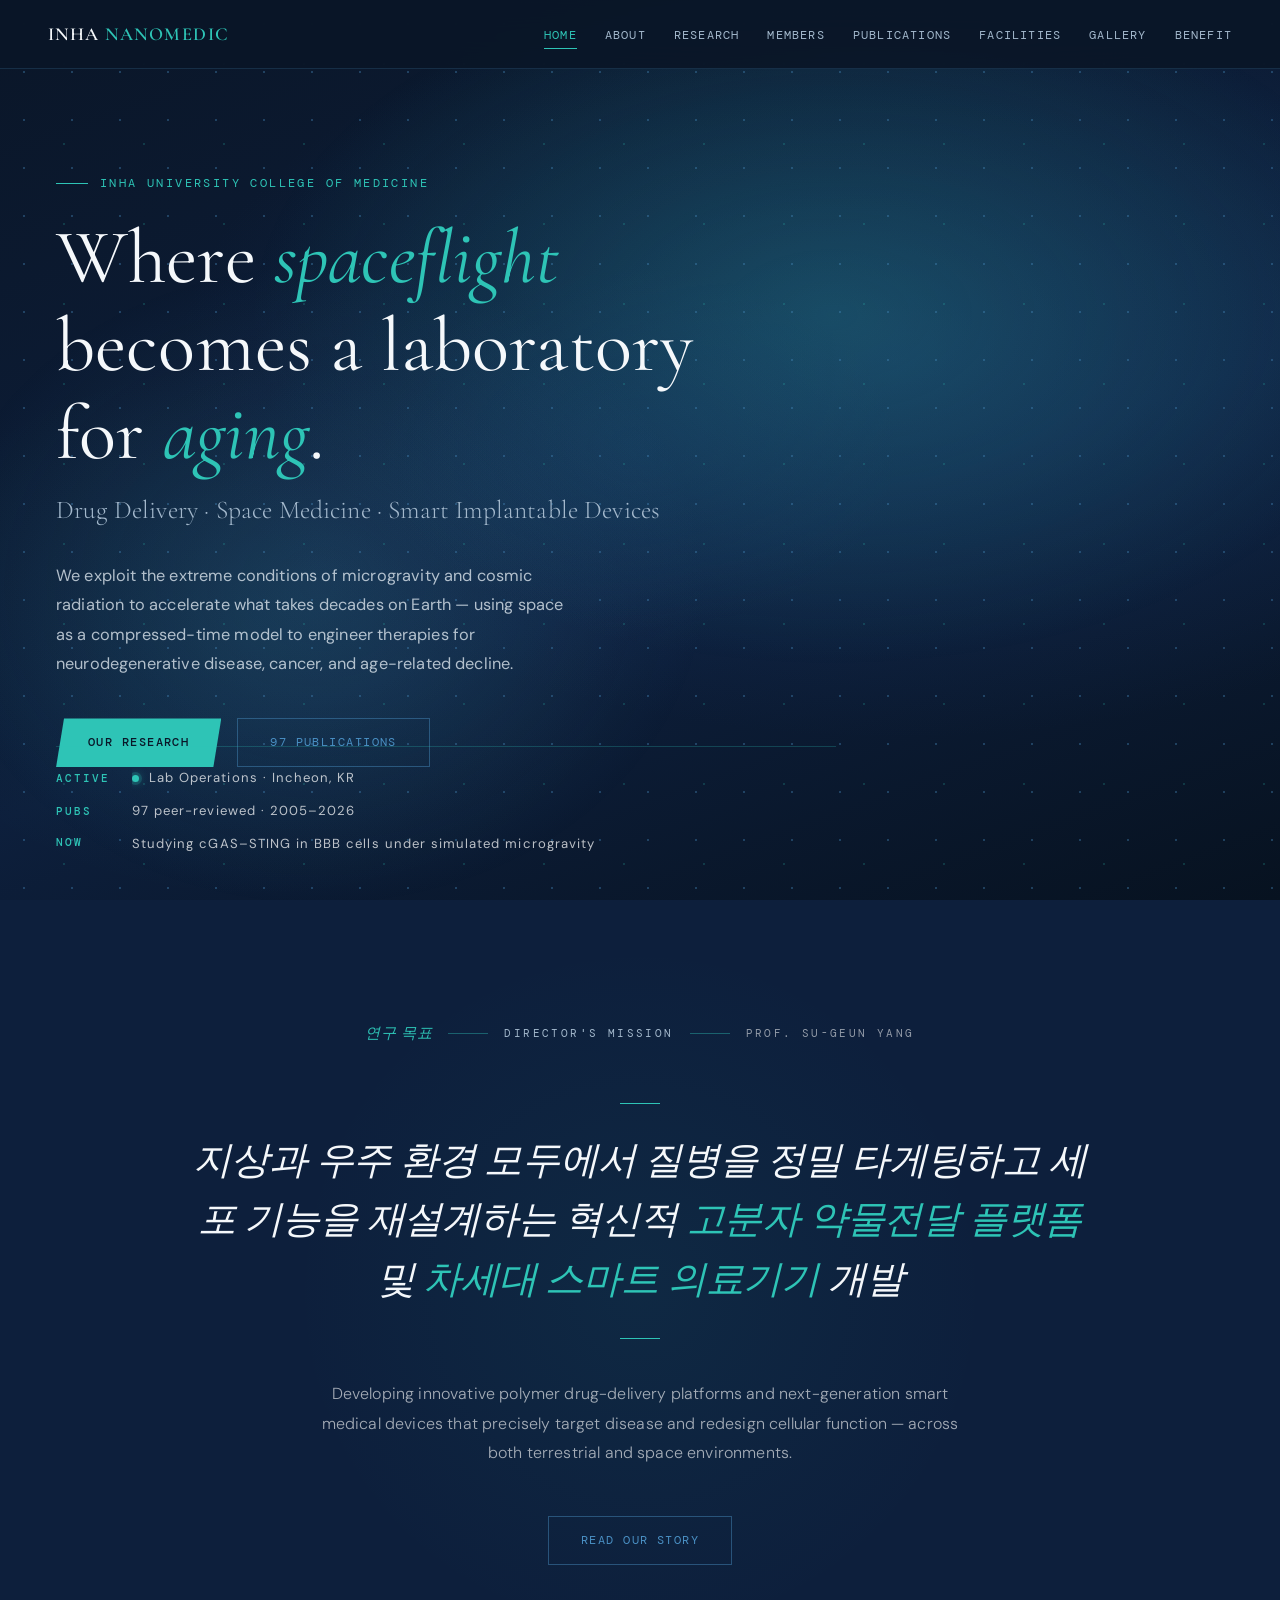
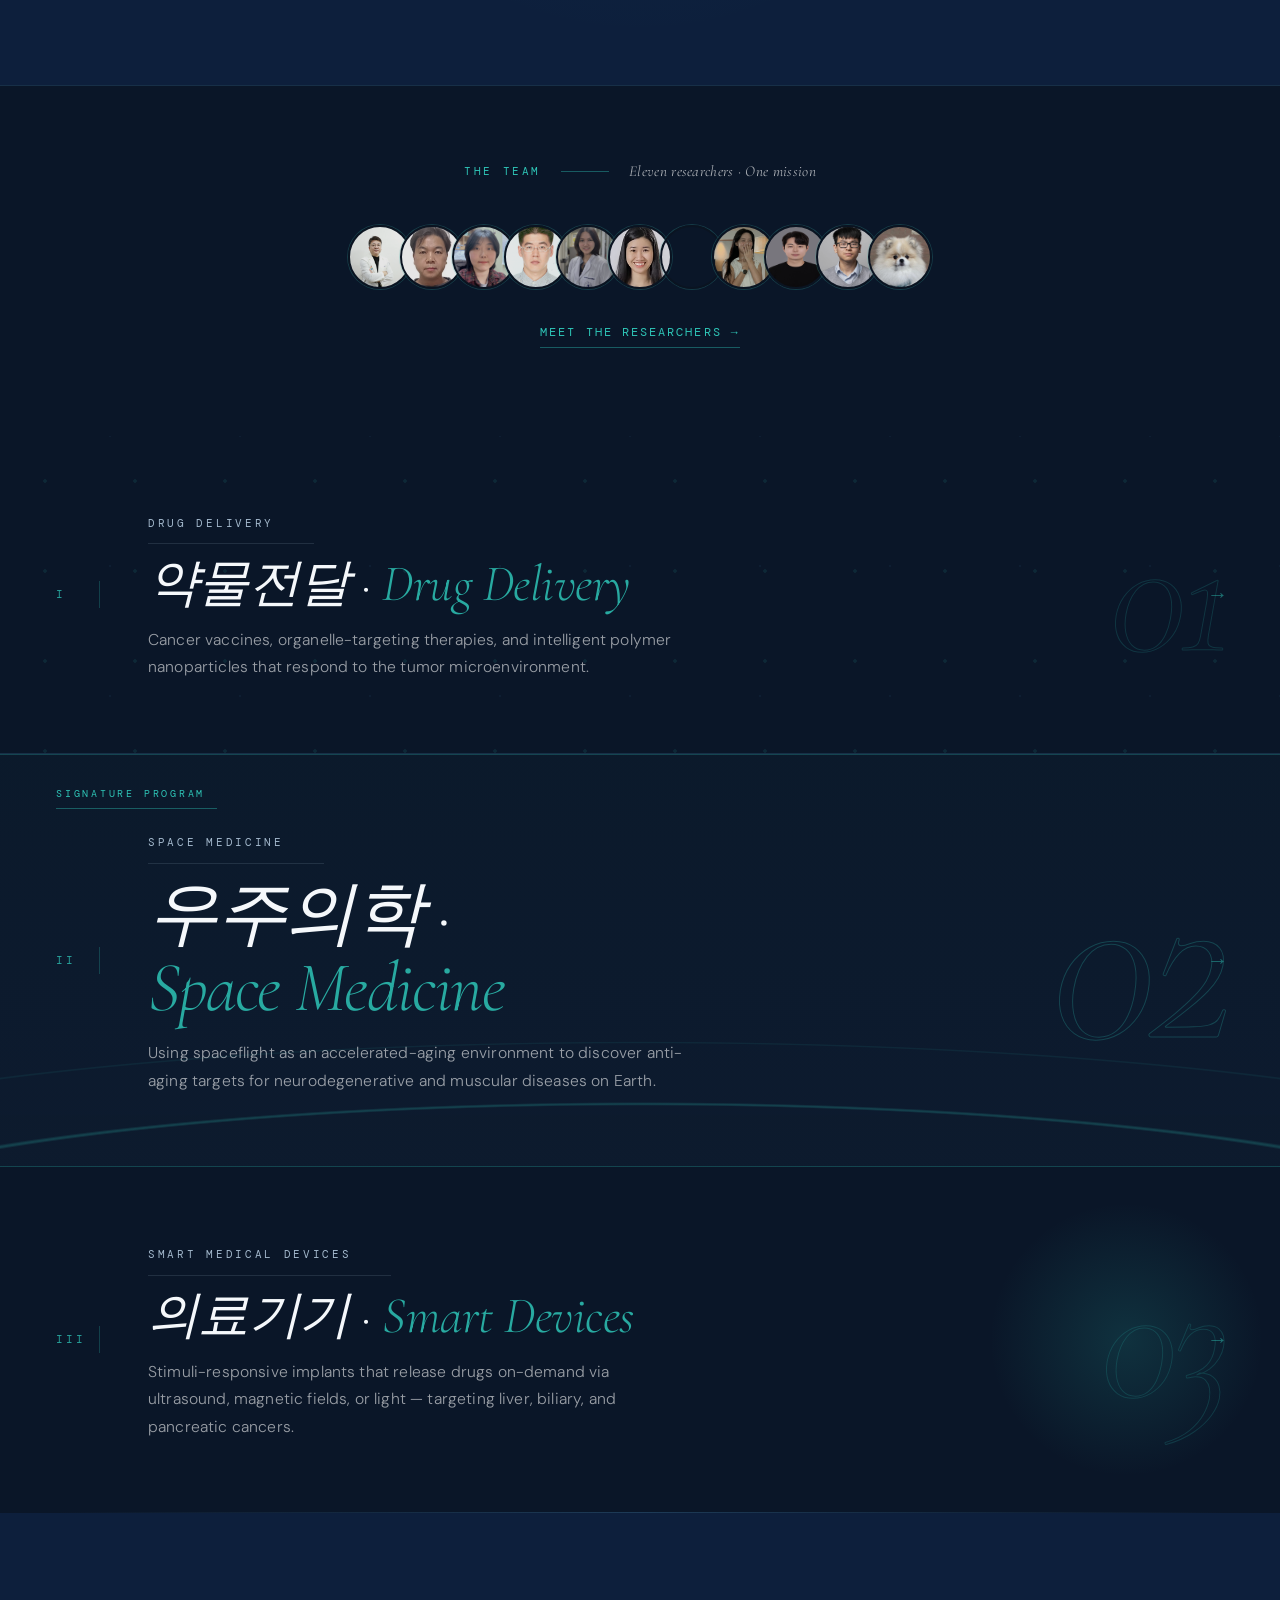
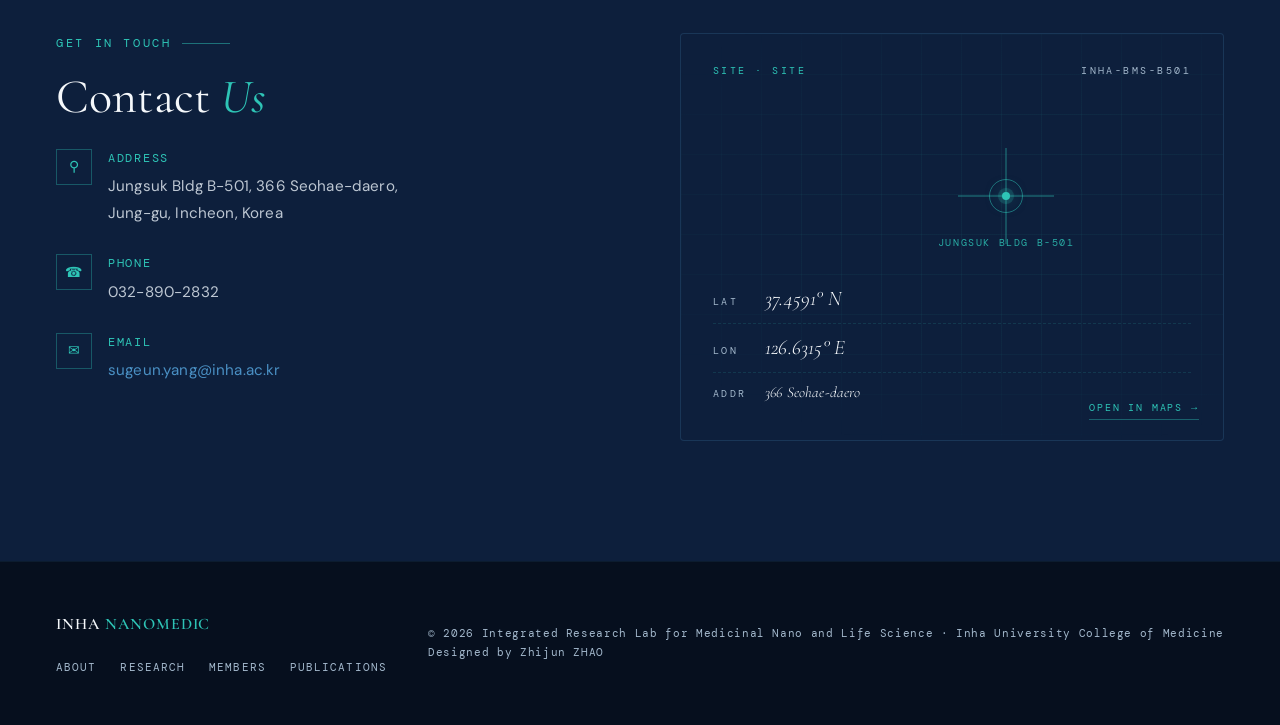
==== commit 93d01291: "Fix fabricated coordinates — verified via OpenStreetMap Previous coordinates (37.4563, 126.6307) wer" ====
--- a/index.html
+++ b/index.html
@@ -229,19 +229,19 @@
         <div class="site-card-coords">
           <div class="coord-row">
             <span class="coord-label">Lat</span>
-            <span class="coord-value">37.4563&deg; N</span>
+            <span class="coord-value">37.4591&deg; N</span>
           </div>
           <div class="coord-row">
             <span class="coord-label">Lon</span>
-            <span class="coord-value">126.6307&deg; E</span>
+            <span class="coord-value">126.6315&deg; E</span>
           </div>
           <div class="coord-row">
-            <span class="coord-label">Alt</span>
-            <span class="coord-value">~7 m ASL</span>
-          </div>
-        </div>
-
-        <a href="https://www.google.com/maps?q=37.4563,126.6307" target="_blank" rel="noopener noreferrer" class="site-card-open">Open in Maps &rarr;</a>
+            <span class="coord-label">Addr</span>
+            <span class="coord-value" style="font-size: 0.95rem;">366 Seohae-daero</span>
+          </div>
+        </div>
+
+        <a href="https://www.google.com/maps?q=37.4591122,126.6314814" target="_blank" rel="noopener noreferrer" class="site-card-open">Open in Maps &rarr;</a>
       </div>
     </div>
   </section>
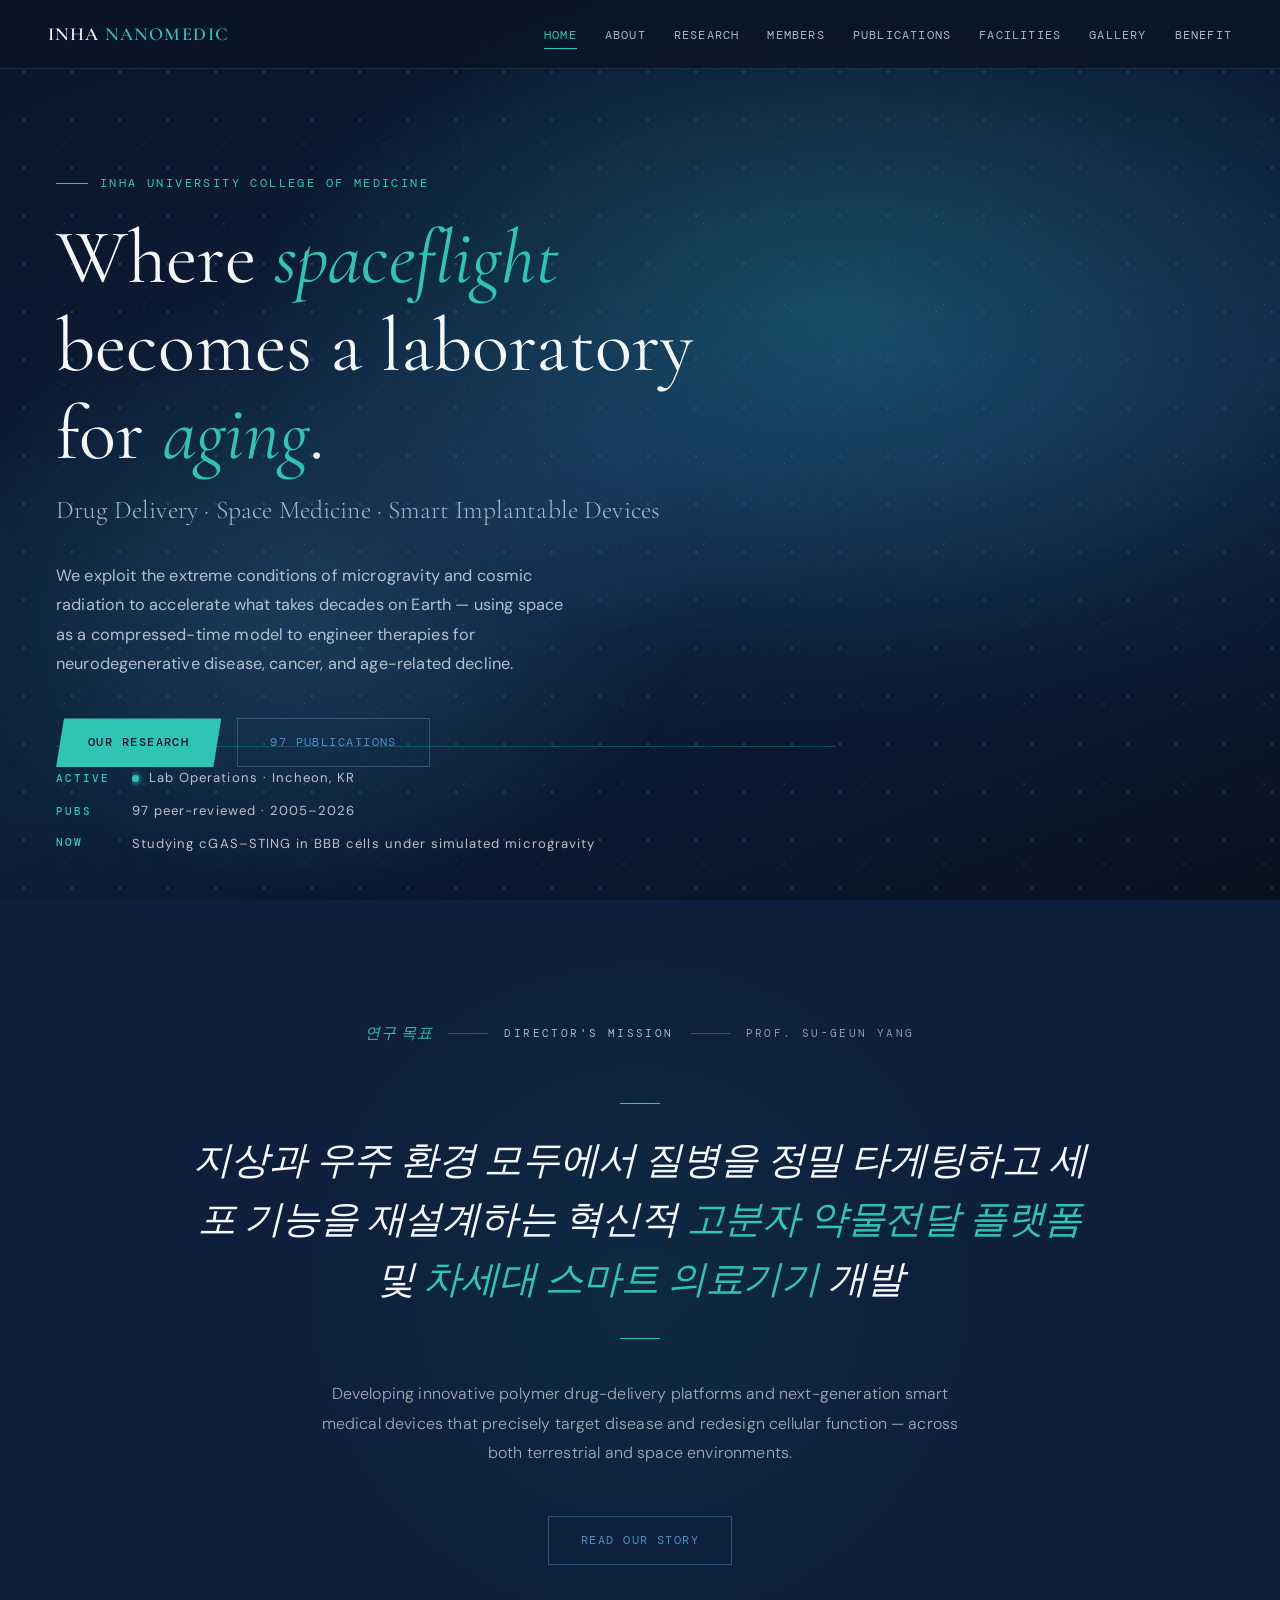
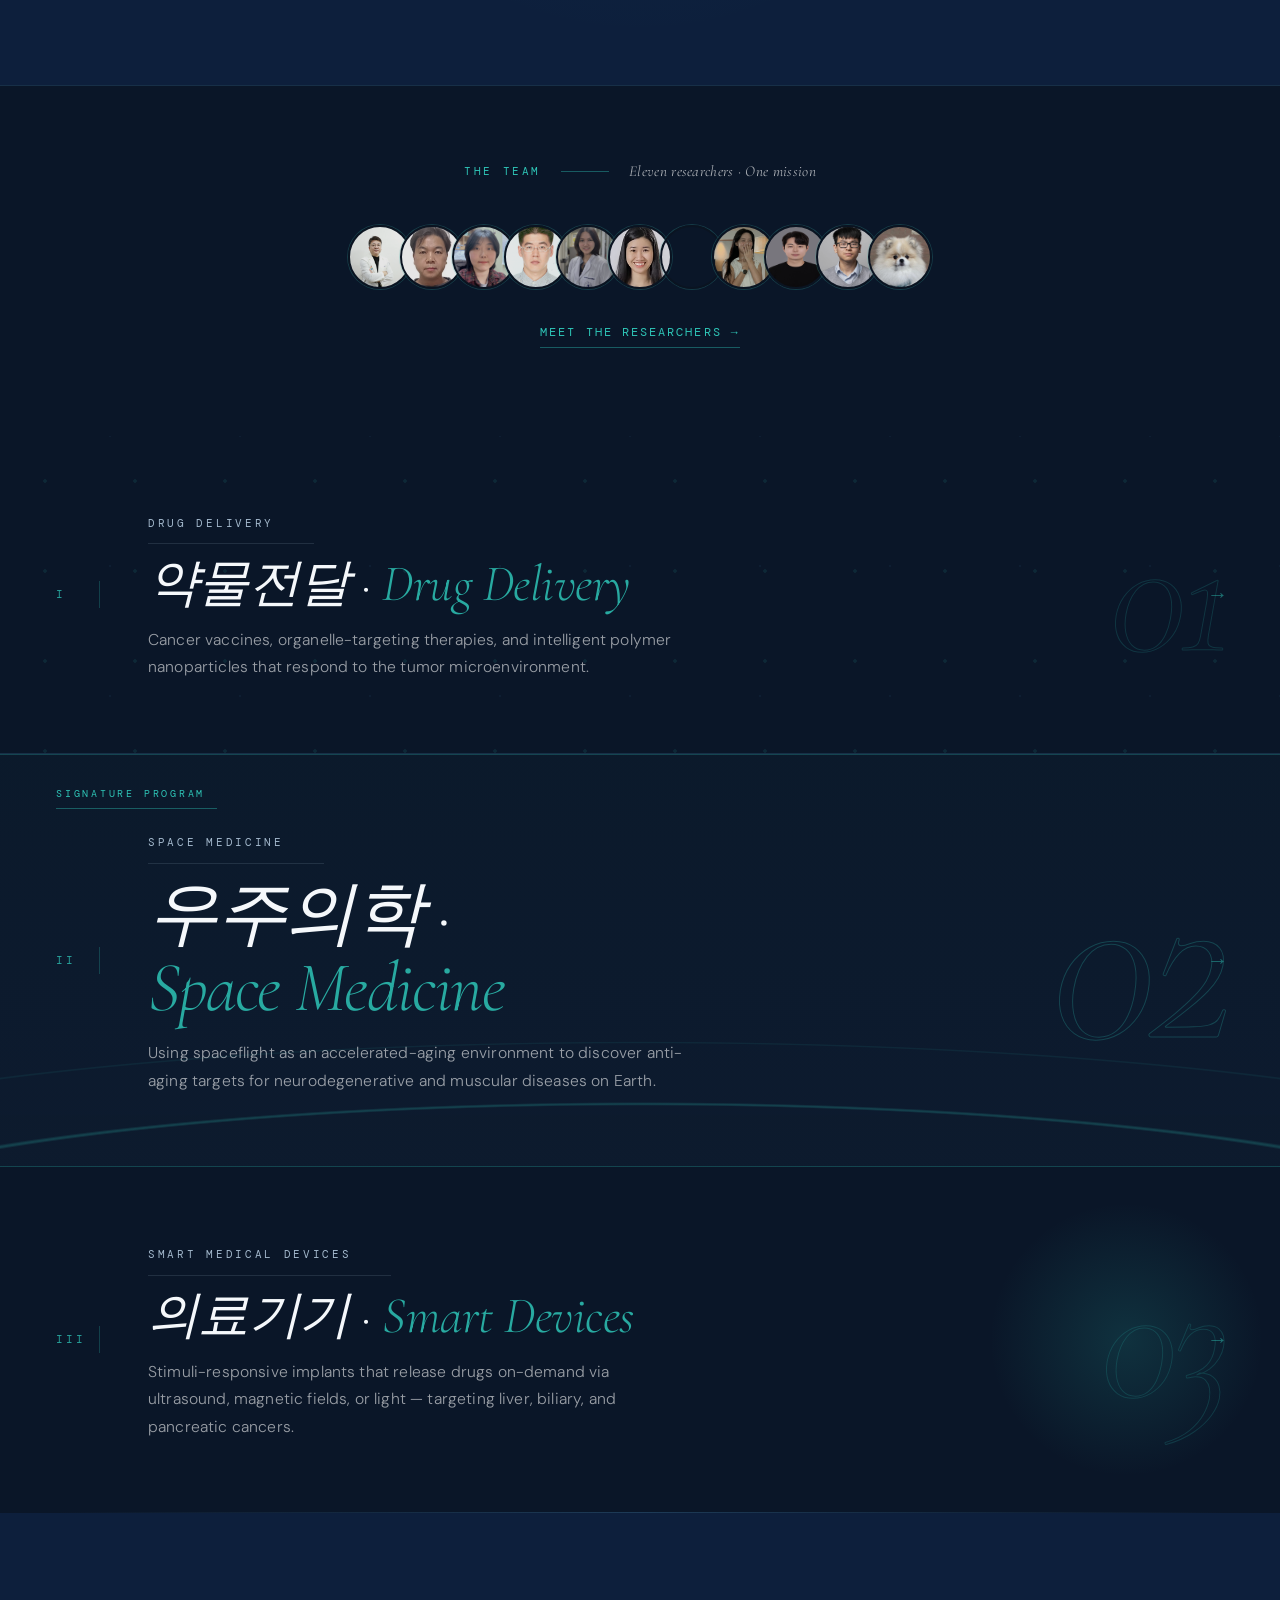
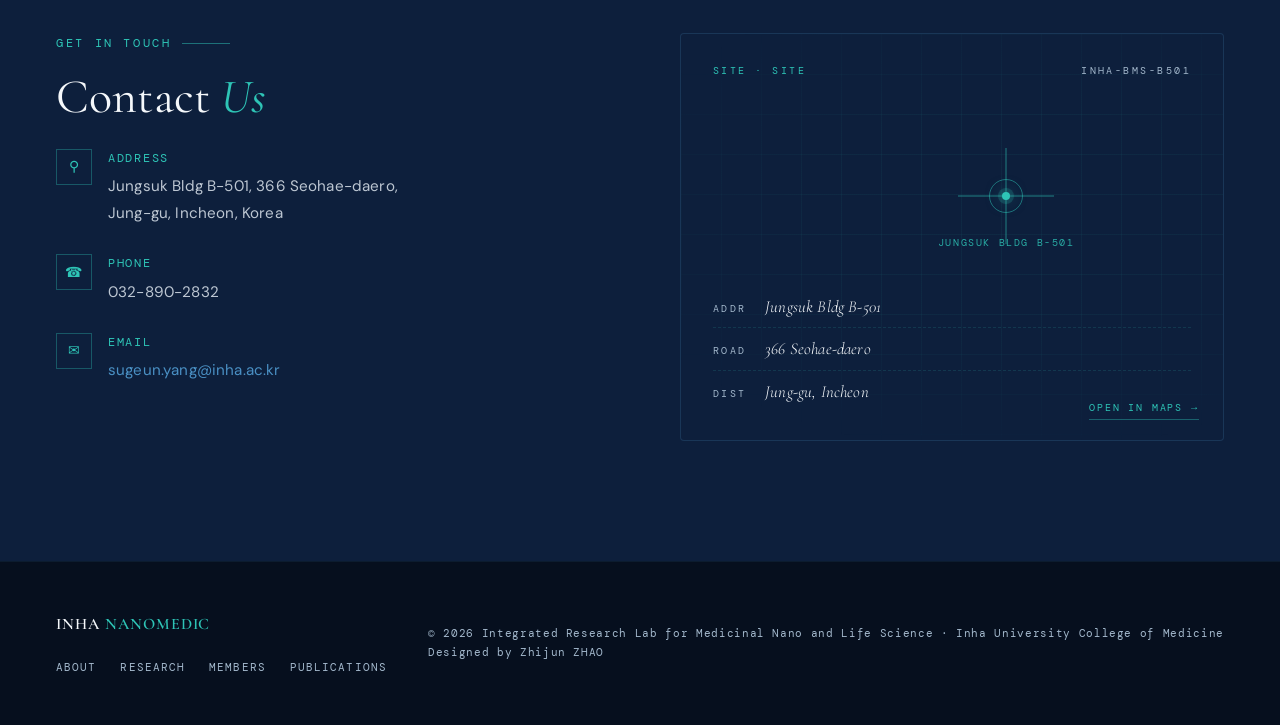
==== commit daf7b134: "Fix map link — use Korean address string like production User caught the bug: my fabricated coords p" ====
--- a/index.html
+++ b/index.html
@@ -228,20 +228,20 @@
 
         <div class="site-card-coords">
           <div class="coord-row">
-            <span class="coord-label">Lat</span>
-            <span class="coord-value">37.4591&deg; N</span>
+            <span class="coord-label">Addr</span>
+            <span class="coord-value" style="font-size: 1.05rem;">Jungsuk Bldg B-501</span>
           </div>
           <div class="coord-row">
-            <span class="coord-label">Lon</span>
-            <span class="coord-value">126.6315&deg; E</span>
+            <span class="coord-label">Road</span>
+            <span class="coord-value" style="font-size: 1.05rem;">366 Seohae-daero</span>
           </div>
           <div class="coord-row">
-            <span class="coord-label">Addr</span>
-            <span class="coord-value" style="font-size: 0.95rem;">366 Seohae-daero</span>
-          </div>
-        </div>
-
-        <a href="https://www.google.com/maps?q=37.4591122,126.6314814" target="_blank" rel="noopener noreferrer" class="site-card-open">Open in Maps &rarr;</a>
+            <span class="coord-label">Dist</span>
+            <span class="coord-value" style="font-size: 1.05rem;">Jung-gu, Incheon</span>
+          </div>
+        </div>
+
+        <a href="https://www.google.com/maps?q=%EC%9D%B8%EC%B2%9C%EA%B4%91%EC%97%AD%EC%8B%9C+%EC%A4%91%EA%B5%AC+%EC%84%9C%ED%95%B4%EB%8C%80%EB%A1%9C+366+%EC%A0%95%EC%84%9D%EB%B9%8C%EB%94%A9" target="_blank" rel="noopener noreferrer" class="site-card-open">Open in Maps &rarr;</a>
       </div>
     </div>
   </section>
